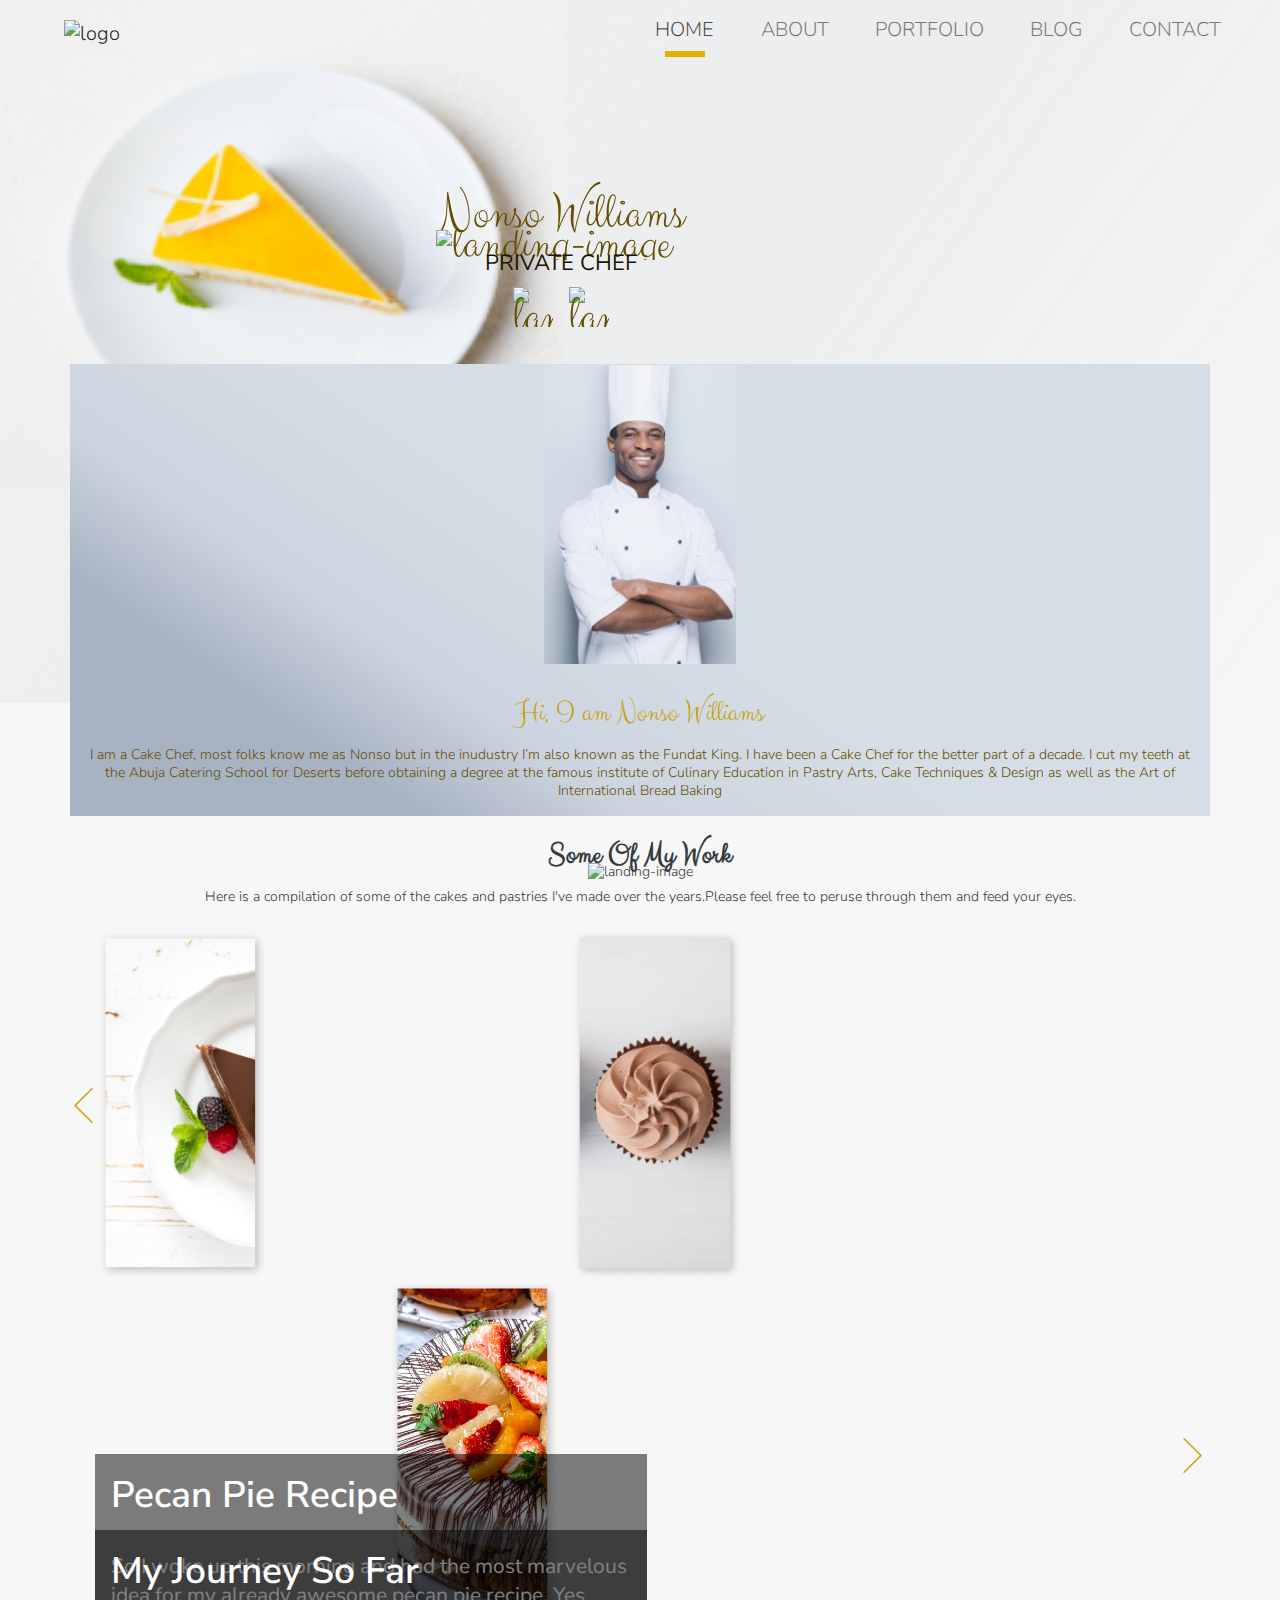
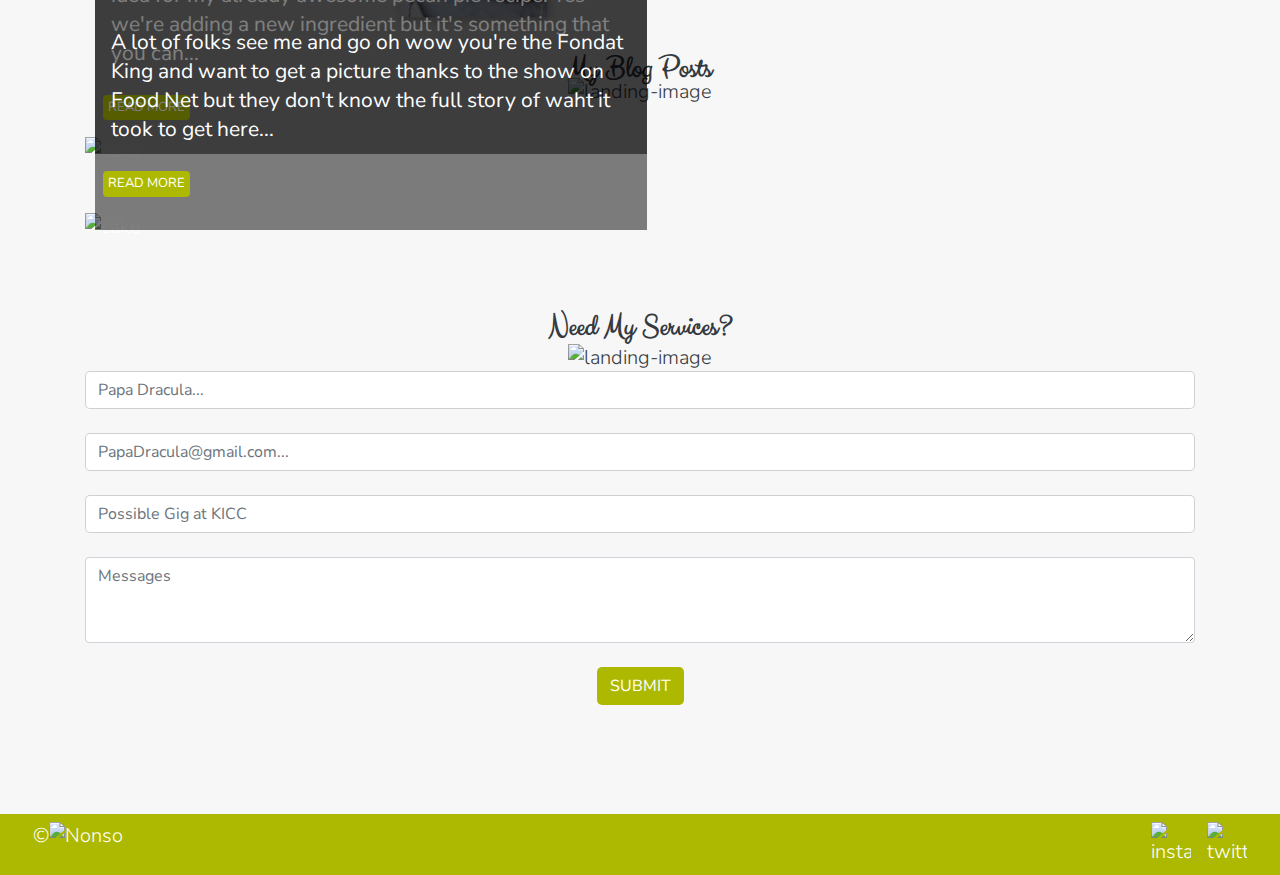
==== index.html @ ed756c39 "done mobile version homepage" ====
<!DOCTYPE html>
<html lang="en">
<head>
    <meta charset="UTF-8">
    <meta name="viewport" content="width=device-width, initial-scale=1.0">
    <title>Home Bakery</title>
    <!-- Bootstrap CSS -->
    <link rel="stylesheet" href="https://stackpath.bootstrapcdn.com/bootstrap/4.3.1/css/bootstrap.min.css" integrity="sha384-ggOyR0iXCbMQv3Xipma34MD+dH/1fQ784/j6cY/iJTQUOhcWr7x9JvoRxT2MZw1T" crossorigin="anonymous">
    <!-- Page css -->
    <link rel="stylesheet" href="./css/blog.css">
    <link rel="stylesheet" href="./css/home.css">
</head>
<body>
    <!-- Header -->
    <header>
        <div class="container-fluid">
            <nav class="navbar navbar-expand-md navbar-light bg-light nav-bg">
                <a href="#" class="navbar-brand pl-lg-5">
                    <img src="./images/NW.png" alt="logo" class="img-fluid">
                </a>
                <button class="navbar-toggler" type="button" data-toggle="collapse" data-target="#collapsibleNavbar"
                aria-controls="collapsibleNavbar"
                aria-expanded="false"
                aria-label="Toggle Navigation">
                <!-- <img src="./img/signup/hamburger-menu-38.png" alt="hamburger-menu" class="img-fluid">    -->
                <span class="navbar-toggler-icon"></span>
            </button>

            <div class="collapse navbar-collapse" id="collapsibleNavbar">
                <ul class="navbar-nav text-center" id="growth">
                    <li class="nav-item pr-2 normal">
                        <a class="nav-link nav-active" href="#">Home</a>
                        <div class="active-line"></div>
                        </li>
                        <li class="nav-item pr-2 normal">
                        <a class="nav-link" href="#">About</a>
                        </li>
                        <li class="nav-item pr-2 normal">
                        <a class="nav-link" href="#">Portfolio</a>
                        </li>
                        <li class="nav-item pr-2 normal">
                        <a class="nav-link" href="blog.html">Blog</a>
                        </li>
                        <li class="nav-item normal pr-lg-4">
                        <a class="nav-link" href="#">Contact</a>
                        </li>
                </ul>
            </div>
            </nav>
        </div>
    </header>

    <!-- Landing-image -->
    <section>
        <div class="landing">
            <img src="./images/home-background-mobile.png" alt="landing-image" class="img-fluid landing-image">
            <div class="landing-inner">
                <div class="row logo col-12 justify-content-center">
                    Nonso Williams
                </div>
                <div class="row col-12 justify-content-center">
                    <img src="./images/decorator.png" alt="landing-image" class="img-fluid landing-decorator"></div>
                <div class="row blog  col-12 justify-content-center">private chef</div>
                <div class="row col-12 justify-content-center">
                <img src="./images/instagram.png" alt="landing-image" class="img-fluid landing-icon mr-3">
                <img src="./images/twitter.png" alt="landing-image" class="img-fluid landing-icon">
                </div>
            </div>
        </div>
    </section>

    <!-- Introduction -->
    <section>
        <div class="container intro">
            <div class="chef row justify-content-center mb-3">
                <img src="./images/chef-smaller-screens.png" alt="chef" class="img-fluid">
            </div>
            <div class="chef-about text-center">
                <span class="chef-heading mb-2">Hi, I am Nonso Williams</span>
                <div class="pb-3">I am a Cake Chef, most folks know me as Nonso but in the inudustry I’m also known as the Fundat King. I have been a Cake Chef for the better part of a decade. I cut my teeth at the Abuja Catering School for Deserts before obtaining a degree at the famous institute of Culinary Education in Pastry Arts, Cake Techniques & Design as well as the Art of International Bread Baking</div>
            </div>
        </div>
    </section>

    <!-- Work -->
    <section>
        <div class="container work text-dark">
            <div class="pt-4 text-center">
                <div class="work-header font-weight-bold">some of my work</div>
                <img src="./images/decorator.png" alt="landing-image" class="img-fluid landing-decorator">
            </div>
            <div class="text-center">
                Here is a compilation of some of the cakes and pastries I've made over the years.Please feel free to peruse through them and feed your eyes.
            </div>
            <div class="work-display mt-4 row">
                <div class="my-auto ml-1 mr-1">
                    <img src="./images/chevron-left.png" alt="work" class="img-fluid icon-left">
                </div>
                <div class="col-5 image">
                    <img src="./images/work-1.png" alt="work" class="img-fluid work-1">
                </div>
                <div class="col-5 image">
                    <img src="./images/work-2.png" alt="work" class="img-fluid work-1">
                </div>
                <div class="col-5 mx-auto image">
                    <img src="./images/work-3.png" alt="work" class="img-fluid work-1">
                </div>
                <div class="my-auto mr-2">
                    <img src="./images/chevron-right.png" alt="work" class="img-fluid icon-left">
                </div>
            </div>
        </div>
    </section>

    <!-- Blog -->
    <section>
        <div class="container homepage-blog text-dark">
            <div class="pt-4 text-center">
                <div class="work-header font-weight-bold">my blog posts</div>
                <img src="./images/decorator.png" alt="landing-image" class="img-fluid landing-decorator">
            </div>
            <div class="recipes mt-4 text-white">
                <div class="row">
                    <div class="recipe-1 col-md-8 mb-5" id="pecan-container">
                        <img src="./images/cake.png" alt="cake" class="img-fluid bg-image">
                        <div class="image-inner">
                            <div class="heading p-2 p-xl-3" id="heading">Pecan Pie Recipe</div>
                            <div class="content pl-2 p-xl-3" id="pecan">So I woke up this morning and had the most marvelous idea for my already awesome pecan pie recipe. Yes we're adding a new ingredient but it's something that you can...</div>
                            <div class="content-under pl-2 pt-2"><button class="read-pecan btn text-white">Read more</button></div>
                        </div>
                    </div>
                    <div class="recipe-1 col-md-8 mb-5" id="journey-container">
                        <img src="./images/journey.png" alt="cake" class="img-fluid bg-image">
                        <div class="image-inner" id="image-inner">
                            <div class="heading p-2 p-xl-3" id="heading">My Journey So Far</div>
                            <div class="content pl-2 p-xl-3" id="journey">A lot of folks see me and go oh wow you're the Fondat King and want to get a picture thanks to the show on Food Net but they don't know the full story of waht it took to get here...</div>
                            <div class="content-under pl-2 pt-2"><button class="read-journey btn text-white">Read more</span></div>
                        </div>
                    </div>
                </div>
            </div>
        </div>
    </section>

    <!-- Contact Us -->
    <section>
        <div class="container contact text-dark mb-4">
            <div class="pt-4 text-center">
                <div class="work-header font-weight-bold">need my services?</div>
                <img src="./images/decorator.png" alt="landing-image" class="img-fluid landing-decorator">
            </div>
            <div class="form">
                <form>
                    <div class="form-group mb-4">
                      <input type="text" class="form-control" id="exampleInputPassword1" placeholder="Papa Dracula...">
                    </div>
                    <div class="form-group mb-4">
                        <input type="email" class="form-control" id="exampleInputEmail1" aria-describedby="emailHelp" placeholder="PapaDracula@gmail.com...">
                    </div>
                    <div class="form-group mb-4">
                        <input type="text" class="form-control" id="exampleInputPassword1" placeholder="Possible Gig at KICC">
                    </div>
                    <div class="form-group mb-4">
                        <textarea class="form-control" id="exampleFormControlTextarea1" placeholder="Messages" rows="3"></textarea>
                    </div>
                    <div class="row justify-content-center">
                        <button type="submit" class="btn text-white">Submit</button>
                    </div>
                  </form>
            </div>
        </div>
    </section>

    <!-- Footer -->
    <footer>
        <div class="container-fluid">
        <div class="row">
        <div class="footer-logo col-12 col-sm-6 d-flex justify-content-center mt-3 mt-md-2 mb-3 mb-md-1 pl-md-5">
            &copy;
            <img src="./images/Nonso Williams.png" alt="Nonso" class="img-fluid Nonso">
        </div>
        <div class="footer-logo-2 col-12 col-sm-6 d-flex justify-content-center mt-sm-4 mt-md-2 mb-3 mb-md-1 pr-md-5">
            <img src="./images/instagram-footer.png" alt="instagram" class="img-fluid landing-icon mr-3">
            <img src="./images/twitter-footer.png" alt="twitter" class="img-fluid landing-icon">
        </div>
        </div>
        </div>
    </footer>


<!-- Script start -->
<script src="https://code.jquery.com/jquery-3.3.1.slim.min.js" integrity="sha384-q8i/X+965DzO0rT7abK41JStQIAqVgRVzpbzo5smXKp4YfRvH+8abtTE1Pi6jizo" crossorigin="anonymous"></script>
<script src="https://cdnjs.cloudflare.com/ajax/libs/popper.js/1.14.7/umd/popper.min.js" integrity="sha384-UO2eT0CpHqdSJQ6hJty5KVphtPhzWj9WO1clHTMGa3JDZwrnQq4sF86dIHNDz0W1" crossorigin="anonymous"></script>
<script src="https://stackpath.bootstrapcdn.com/bootstrap/4.3.1/js/bootstrap.min.js" integrity="sha384-JjSmVgyd0p3pXB1rRibZUAYoIIy6OrQ6VrjIEaFf/nJGzIxFDsf4x0xIM+B07jRM" crossorigin="anonymous"></script>
<script src="./js/blog.js"></script>
<!-- Script end -->
</body>
</html>
---- css/blog.css ----
@import url('https://fonts.googleapis.com/css2?family=Nunito+Sans&display=swap');

:root {
    --primary-background-color: #FFFFFF;
    --secondary-background-color: #000000;
    --alternative-background-color: #ADB901;
    --nav-link-background-color: #E6B001;
}

html,body {
    overflow-x: hidden;
}

body {
    font-family: 'Nunito Sans', sans-serif;
    font-style: normal;
    font-weight: 300;
    font-size: 20px;
    line-height: 27px;
    background: #F7F7F7;
    color: var(--primary-background-color);
}

.container-fluid {
    padding: 0;
}

ul {
    list-style: none;
    padding-left: 0;
}

/* Header */
.nav-link {
    text-transform: uppercase;
}

.nav-active {
    color: var(--nav-link-background-color) !important;
}

/* Landing Image */
.landing-image {
    position: absolute;
    top: 0;
    left: 0;
    width: 100%;
    z-index: -1;
    height: 400px;
}

.landing-inner {
    top: 150px;
    left: 55%;
    transform: translateX(-45%);
    position: absolute;
    z-index: -1;
}

.landing-logo {
    width: 250px;
}

.landing-decorator {
    width: 150px;
}

.landing-icon {
    width: 30px;
    height: 30px;
}

.blog {
    margin-top: -10px;
    margin-bottom: 10px;
    color: var(--secondary-background-color);
}

/* Recipes */
.recipes {
    margin-top: 325px;
}

.recipe-1 {
    position: relative;
}

.image-inner {
    position: absolute;
    bottom: 10px;
    left: 25px;
    width: 275px;
    height: 175px;
    background: rgba(0, 0, 0, 0.5);
    font-weight: normal;
    font-size: 14px;
    line-height: 22px;
}

.image-inner .heading {
    font-weight: 600;
    font-size: 22px;
    line-height: 20px;
}

.image-inner span {
    font-weight: bold;
    color: var(--alternative-background-color);
}

.seperator {
    width: 100%;
    border: 3px solid var(--nav-link-background-color);
}

.hide-inner-image {
    height: 95px;
}

.hidden-content-pecan,
.hidden-content-journey,
.hidden-content-italian,
.hidden-content-lemon
 {
    display: none;
}

.show-content {
    display: block;
}

.hide-inner-content {
    display: none;
}

.back {
    font-size: 14px !important;
    width: 60px !important;
    height: 30px !important;
    padding: 0;
}

.read-more {
    font-weight: normal;
    font-size: 14px;
    line-height: 22px;
}

.dot {
    display: inline-block;
    border-radius: 50%;
    width: 11px;
    height: 11px;
    background: #ADB901;
}

.read-pecan,
.read-journey,
.read-italian,
.read-lemon {
    cursor: pointer;
}

/* Recent Posts */
.recent-posts {
    color: var(--secondary-background-color);
    background: rgba(173, 185, 1, 0.1);
}

.recent-posts .heading {
    text-align: center;
}

.recent-posts .content {
    line-height: 24px;
    font-size: 16px;
    text-align: center;
}

.recent-image {
    width: 130px;
}

.boxes,
.back {
    width: 70px;
    height: 35px;
    border: 1.5px solid #4B420B;
    box-sizing: border-box;
    border-radius: 5px;
    line-height: 24px;
    font-size: 16px;
}

/* Page Navigator */
.page-navigator {
    color: var(--alternative-background-color);
}

.box {
    width: 30px;
    height: 30px;
    border: 1px solid #E6B001;
    box-sizing: border-box;
}

/* Footer */
footer {
    background: var(--alternative-background-color);
}

.Nonso {
    height: 49px;
}

@media all and (max-width: 320px) {
    .image-inner {
        width: 272px;
        height: 155px;
        line-height: 18px;
    }

    .image-inner .heading {
        font-size: 18px;
        line-height: 32px;
    }
}

@media all and (min-width: 576px) {
    .recent-posts .content,
    .recent-posts .boxes {
        font-weight: 300;
        font-size: 20px;
        line-height: 27px;
    }

    .recent-posts .boxes{
        width: 85px;
    }
}

@media all and (min-width: 768px) {
    /* Header */
    .collapse {
        margin-left: 130px;
    }

    .nav-active {
        color: rgba(0,0,0,.7) !important;
    }

    .nav-bg {
        background-color: transparent !important;
    }

    .active-line {
        position: relative;
        left: 50%;
        transform: translateX(-50%);
        width: 39.99px;
        border: 3px solid #E6B001;
    }

    #growth {
        width: 100%;
        display: flex;
        justify-content: flex-end ;
    }

    .normal {
        flex-grow: 1;
    }

    /* Landing Image */    
    .landing-inner {
        top: 270px;
        left: 45%;
        transform: translateX(-55%);
        position: absolute;
        z-index: -1;
    }
    .landing-image {
        height: 703px;
    }

    .landing-logo {
        width: 450px;
    }
    
    .landing-decorator {
        width: 250px;
    }
    
    .landing-icon {
        width: 40px;
        height: 40px;
    }

    .blog {
        font-size: 30px;
        line-height: 42px;
    }

    /* Recipes */
    .recipes {
        margin-top: 625px;
    }

    .move-recipes {
        position: absolute;
        right: 0;
        width: 274px;
        padding: 0 !important;
        top: 571px;
    }

    .move-recipes-1 {
        position: absolute;
        right: 0;
        width: 274px;
        padding: 0 !important;
        top: 827px;
    }

    .move-recipes-2 {
        position: absolute;
        right: 0;
        width: 274px;
        padding: 0 !important;
        top: 1083px;
    }

    .move-bg-image {
        height: 224px;
        width: 274px;
    }

    .move-image-inner {
        width: 225px;
        height: 128px;
        font-size: 12px;
        line-height: 14px;
        left: 10px;
        bottom: 7px;
    }

    .move-image-header {
        font-size: 16px !important;
        line-height: 16px !important;
    }

    /* Recent Posts */
    .larger-screens {
        position: relative;
    }
    .recent-posts {
        position: absolute; 
        top: 0;
        right: 0;
        width: 274px;
    }


    .recent-posts .heading,
    .recent-posts .content {
        text-align: left;
        padding-left: 20px;
    }

    .underline {
        justify-content: start !important;
    }

    /* Navigator */
    .hide-navigator{
        display: none;
    }

    /* Footer */
    footer {
       margin-top: 109px;
    }

    .move-footer {
        margin-top: 485px;
    }

    .footer-logo {
        justify-content: start !important;
    }

    .footer-logo-2 {
        float: right;
        justify-content: flex-end !important;
    }
}

@media all and (min-width: 992px) {
    .collapse {
        margin-left: 230px;
    }

    .larger-screens {
        position: relative;
    }

    /* Recipes */
    .move-recipes {
        position: absolute;
        right: 40px;
        width: 274px;
        padding: 0 !important;
        top: 571px;
    }

    .move-recipes-1 {
        position: absolute;
        right: 40px;
        width: 274px;
        padding: 0 !important;
        top: 827px;
    }

    .move-recipes-2 {
        position: absolute;
        right: 40px;
        width: 274px;
        padding: 0 !important;
        top: 1083px;
    }

    .move-bg-image {
        height: 224px;
        width: 274px;
    }

    .move-image-inner {
        width: 225px;
        height: 128px;
        font-size: 12px;
        line-height: 14px;
        left: 10px;
        bottom: 7px;
    }

    .move-image-header {
        font-size: 16px !important;
        line-height: 16px !important;
    }

    /* Recent Posts */
    .recent-posts {
        position: absolute;
        top: 0;
        right: 40px;
        width: 274px;
    }

     /* Navigator */
     .hide-navigator{
        display: none;
    }

    /* Footer */
    .move-footer {
        margin-top: 485px;
    }
}

@media all and (min-width: 1200px) {
    .collapse {
        margin-left: 500px;
    }
    /* Recipes */
    .recipe-1 .heading {
        font-weight: 600;
        font-size: 37px;
        line-height: 50px;
    }

    .recipe-1 .content,
    .recipe-1 .content-under {
        font-weight: normal;
        font-size: 21px;
        line-height: 29px;
    }

    .hide-inner-image {
        height: 135px !important;
    }

    .read-more {
        font-weight: normal;
        font-size: 21px;
        line-height: 29px;
    }

    .image-inner {
        width: 552px;
        height: 300px;
    }
    
    .move-recipes {
        position: absolute;
        right: 72px;
        width: 274px;
        padding: 0 !important;
        top: 571px;
    }

    .move-recipes-1 {
        position: absolute;
        right: 72px;
        width: 274px;
        padding: 0 !important;
        top: 827px;
    }

    .move-recipes-2 {
        position: absolute;
        right: 72px;
        width: 274px;
        padding: 0 !important;
        top: 1083px;
    }

    .move-bg-image {
        height: 224px;
        width: 274px;
    }

    .move-image-inner {
        width: 225px;
        height: 128px;
        left: 10px;
        bottom: 7px;
    }

    .move-image-header {
        padding: .5rem !important;
        font-size: 16px !important;
        line-height: 16px !important;
    }

    .move-image-content {
        padding: 0 0 0 .5rem !important;
        font-size: 12px !important;
        line-height: 14px !important;
    }

    .move-content-under {
        padding: .5rem !important;
        font-size: 12px !important;
        line-height: 14px !important;
    }

    .back {
        font-size: 18px !important;
        width: 90px !important;
        height: 40px !important;
        padding: 0;
    }

    .recent-posts {
        right: 72px;
    }
}
---- css/home.css ----
@import url('https://fonts.googleapis.com/css2?family=Clicker+Script&family=Nunito+Sans&display=swap');

:root {
    --landing-font-color: #664E00;
    --primary-font-color: #191400;
    --alternative-font-color: #CC9D01;
    --alternative-background-color: #ADB901;
}

/* Landing Image */
.landing-inner {
    font-family: 'Clicker Script', cursive;
    font-style: normal;
    font-weight: normal;
    font-size: 50px;
    line-height: 30px;
    color: var(--landing-font-color);
    transform: translateX(-50%);
    top: 200px;
}

.logo {
    width: 310px;
}

.blog {
    font-family: 'Nunito Sans', sans-serif;
    text-transform: uppercase;
    font-size: 22px;
    line-height: 27px;
    color: var(--primary-font-color);
}

/* Introduction */
.intro {
    margin-top: 299px;
    background: linear-gradient(34.34deg, #A7B2C3 19.51%,
     #CCD5DF 31.73%, #D5DEE6 50.37%, #D5DEE6 64.83%);
}

.chef img{
    height: 300px;
}

.chef-heading {
    font-family: 'Clicker Script', cursive;
    font-weight: normal;
    font-size: 30px;
    line-height: 66px;
    color: var(--alternative-font-color);
}

.chef-about {
    font-size: 14px;
    line-height: 18px;
    color: var(--landing-font-color);
}

/* Work */
.work {
    font-size: 14px;
    line-height: 18px;
}

.work-display .image {
    padding-left: 0 !important;
    padding-right: 0 !important;
}

.work-header {
    text-transform: capitalize;
    font-family: 'Clicker Script', cursive;
    font-size: 30px;
    line-height: 30px;
}

.work .landing-decorator,
.homepage-blog .landing-decorator {
    margin-top: -15px;
}

.icon-left {
    height: 35px;
}

.work-1 {
    height: 350px;
}

/* Blog */
.read-pecan,
.read-journey {
    background: var(--alternative-background-color);
    padding: 2px 4px;
    text-transform: uppercase;
    font-size: 13px;
}

.image-inner {
    line-height: 20px;
}

/* Form */
.form-group input {
    background: #FFFFFF;
    border: 1px solid rgba(25, 20, 0, 0.2);
    box-sizing: border-box;
    border-radius: 5px;
}

form .btn {
    background: var(--alternative-background-color);
    border-radius: 5px;
    text-transform: uppercase;
}

@media all and (max-width: 320px) {
    .image-inner .heading {
        line-height: 20px;
    }

    .image-inner {
        line-height: 16px;
    }
}

@media all and (max-width: 414px) {
    .landing-image {
        height: 430px;
    }
    .intro {
        margin-top: 329px;
    }
}
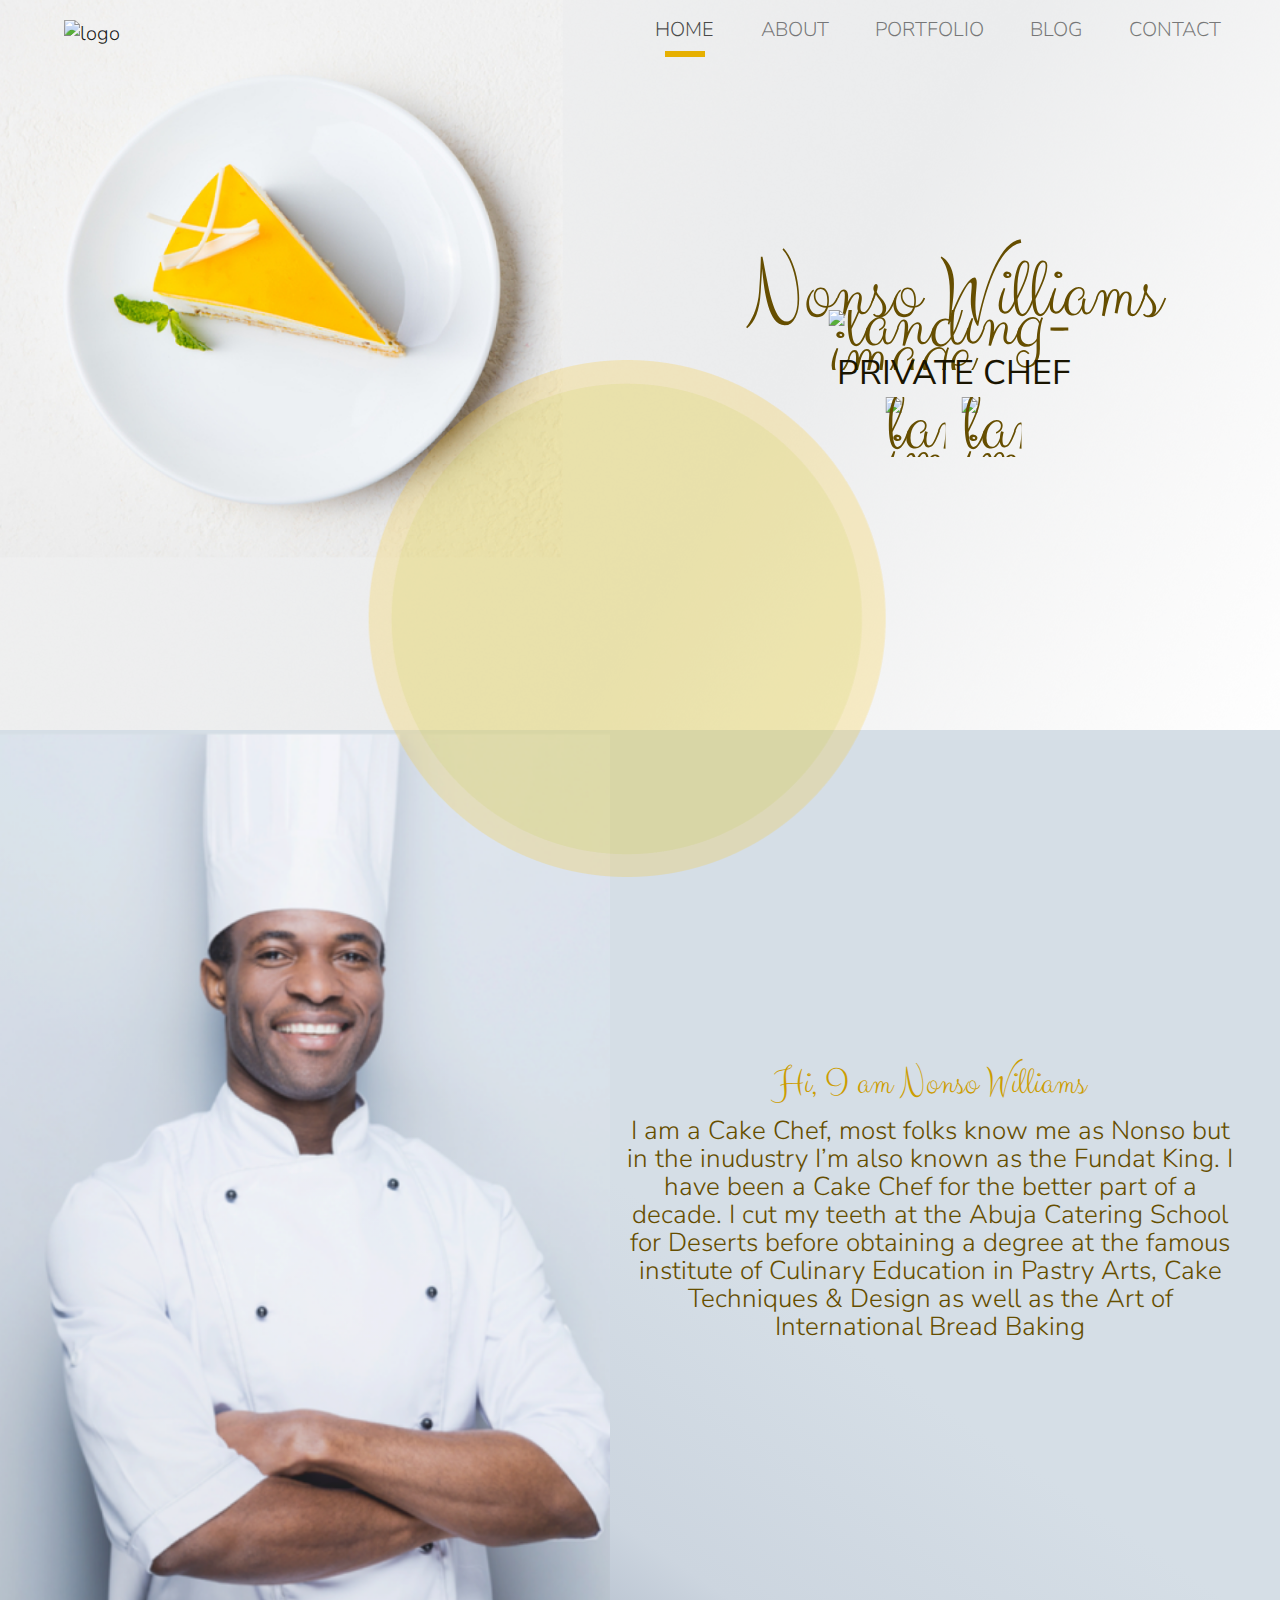
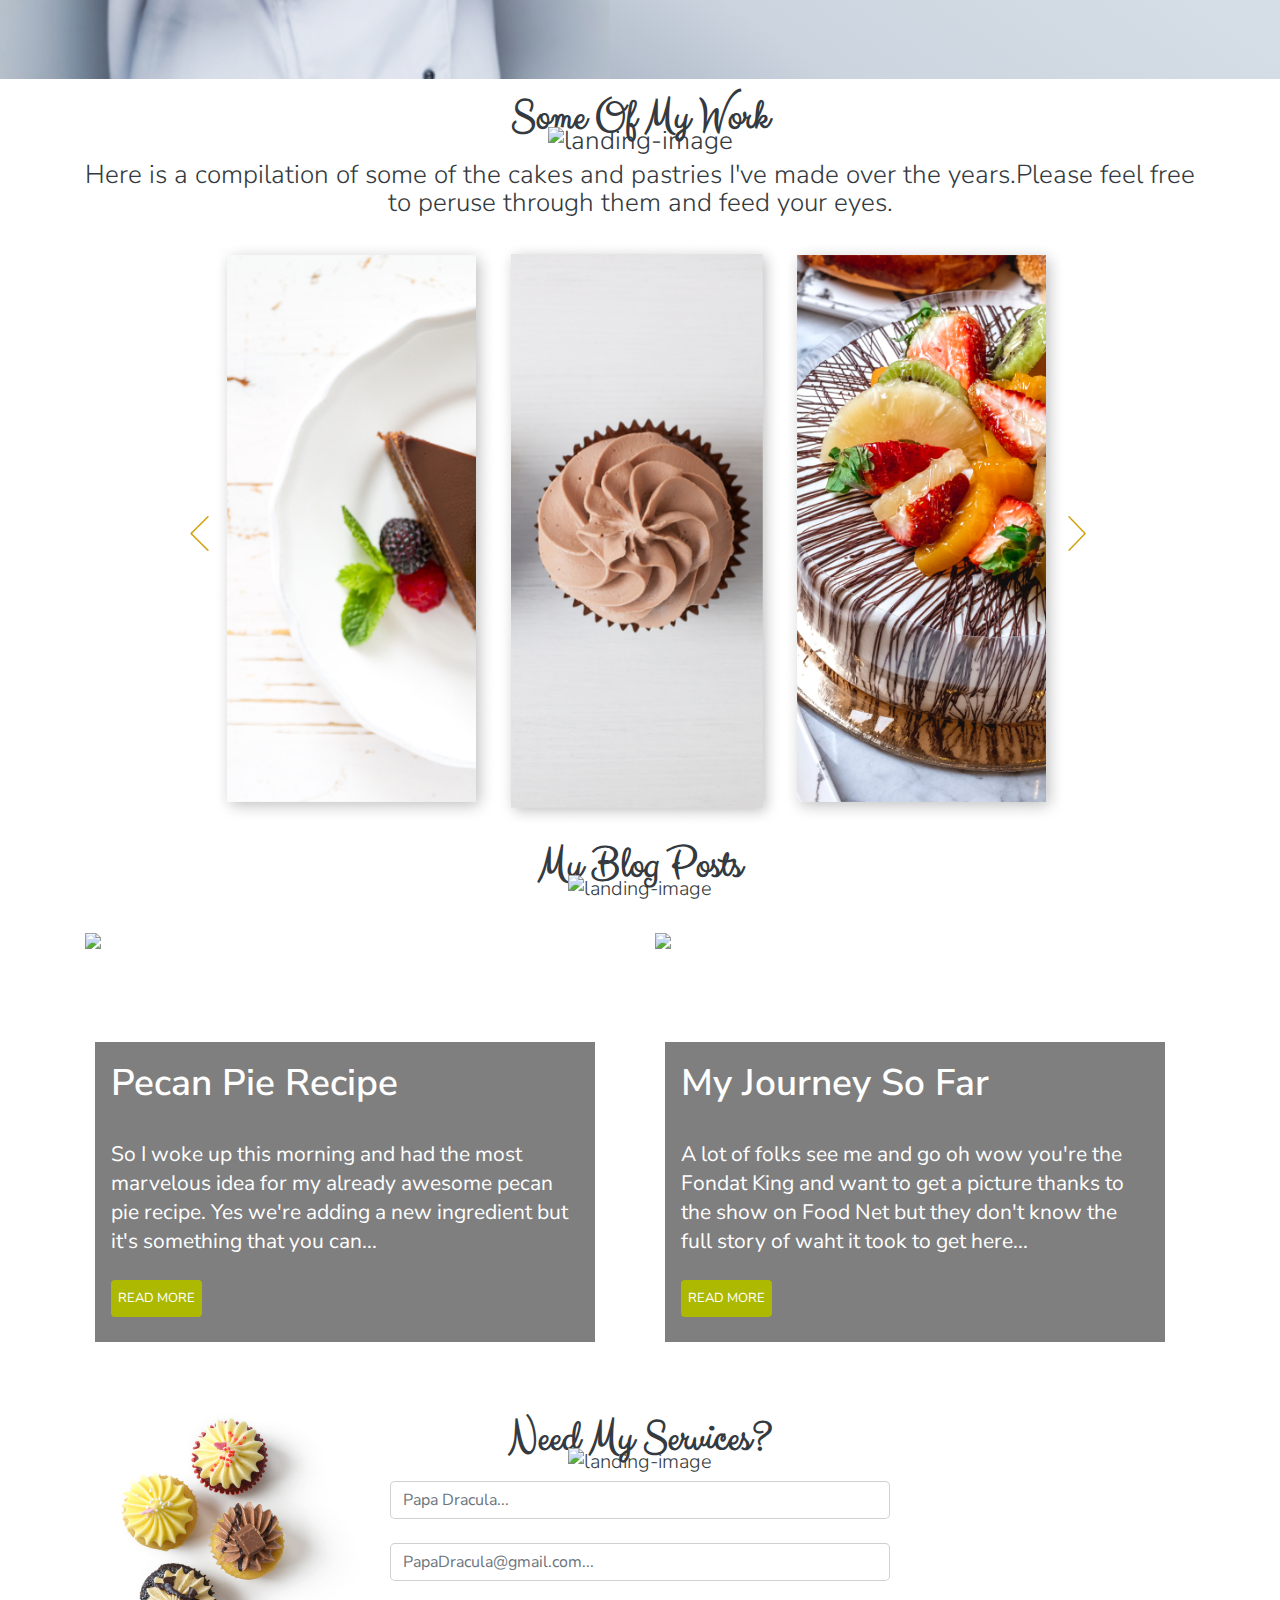
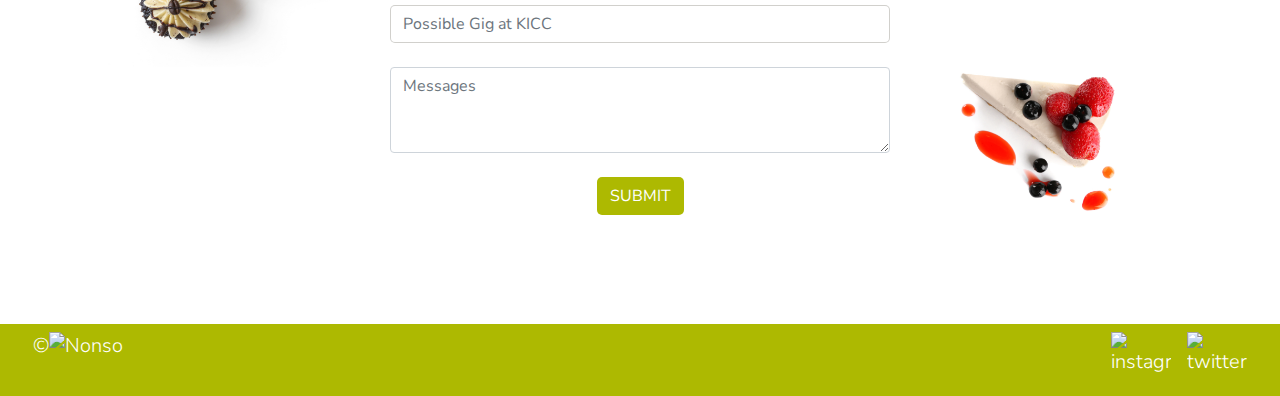
==== commit 5a3a91e8: "Done with responsiveness on larger screens" ====
--- a/index.html
+++ b/index.html
@@ -53,7 +53,8 @@
     <!-- Landing-image -->
     <section>
         <div class="landing">
-            <img src="./images/home-background-mobile.png" alt="landing-image" class="img-fluid landing-image">
+            <img src="./images/home-background-mobile.png" alt="landing-image" class="img-fluid landing-image smaller">
+            <img src="./images/home-background.png" alt="landing-image" class="img-fluid landing-image larger">
             <div class="landing-inner">
                 <div class="row logo col-12 justify-content-center">
                     Nonso Williams
@@ -66,19 +67,26 @@
                 <img src="./images/twitter.png" alt="landing-image" class="img-fluid landing-icon">
                 </div>
             </div>
+            <div class="">
+                <img src="./images/eclipse.png" alt="eclipse" class="img-fluid eclipse">
+            </div>
         </div>
     </section>
 
     <!-- Introduction -->
     <section>
         <div class="container intro">
-            <div class="chef row justify-content-center mb-3">
-                <img src="./images/chef-smaller-screens.png" alt="chef" class="img-fluid">
-            </div>
-            <div class="chef-about text-center">
+            <div class="row">
+            <div class="chef row col-12 col-md-6 justify-content-center mb-3">
+                <div class="chef-image">
+                    <img src="./images/chef-smaller-screens.png" alt="chef" class="img-fluid">
+                </div>
+            </div>
+            <div class="chef-about col-md-6 my-auto text-center">
                 <span class="chef-heading mb-2">Hi, I am Nonso Williams</span>
                 <div class="pb-3">I am a Cake Chef, most folks know me as Nonso but in the inudustry I’m also known as the Fundat King. I have been a Cake Chef for the better part of a decade. I cut my teeth at the Abuja Catering School for Deserts before obtaining a degree at the famous institute of Culinary Education in Pastry Arts, Cake Techniques & Design as well as the Art of International Bread Baking</div>
             </div>
+        </div>
         </div>
     </section>
 
@@ -92,17 +100,17 @@
             <div class="text-center">
                 Here is a compilation of some of the cakes and pastries I've made over the years.Please feel free to peruse through them and feed your eyes.
             </div>
-            <div class="work-display mt-4 row">
+            <div class="work-display mt-4 row justify-content-center">
                 <div class="my-auto ml-1 mr-1">
                     <img src="./images/chevron-left.png" alt="work" class="img-fluid icon-left">
                 </div>
-                <div class="col-5 image">
+                <div class="col-5 col-sm-3 image">
                     <img src="./images/work-1.png" alt="work" class="img-fluid work-1">
                 </div>
-                <div class="col-5 image">
+                <div class="col-5 col-sm-3 image">
                     <img src="./images/work-2.png" alt="work" class="img-fluid work-1">
                 </div>
-                <div class="col-5 mx-auto image">
+                <div class="col-5 col-sm-3 image">
                     <img src="./images/work-3.png" alt="work" class="img-fluid work-1">
                 </div>
                 <div class="my-auto mr-2">
@@ -121,20 +129,21 @@
             </div>
             <div class="recipes mt-4 text-white">
                 <div class="row">
-                    <div class="recipe-1 col-md-8 mb-5" id="pecan-container">
+                    <div class="recipe-1 col-md-6 mb-5" id="pecan-container">
                         <img src="./images/cake.png" alt="cake" class="img-fluid bg-image">
                         <div class="image-inner">
                             <div class="heading p-2 p-xl-3" id="heading">Pecan Pie Recipe</div>
                             <div class="content pl-2 p-xl-3" id="pecan">So I woke up this morning and had the most marvelous idea for my already awesome pecan pie recipe. Yes we're adding a new ingredient but it's something that you can...</div>
-                            <div class="content-under pl-2 pt-2"><button class="read-pecan btn text-white">Read more</button></div>
+                            <div class="content-under pl-2 pl-xl-3 pt-2"><button class="read-pecan btn">
+                               <a href="blog.html">Read more</a></button></div>
                         </div>
                     </div>
-                    <div class="recipe-1 col-md-8 mb-5" id="journey-container">
+                    <div class="recipe-1 col-md-6 mb-5" id="journey-container">
                         <img src="./images/journey.png" alt="cake" class="img-fluid bg-image">
                         <div class="image-inner" id="image-inner">
                             <div class="heading p-2 p-xl-3" id="heading">My Journey So Far</div>
                             <div class="content pl-2 p-xl-3" id="journey">A lot of folks see me and go oh wow you're the Fondat King and want to get a picture thanks to the show on Food Net but they don't know the full story of waht it took to get here...</div>
-                            <div class="content-under pl-2 pt-2"><button class="read-journey btn text-white">Read more</span></div>
+                            <div class="content-under pl-2 pl-xl-3 pt-2"><button class="read-journey btn"><a href="blog.html">Read more</a></span></div>
                         </div>
                     </div>
                 </div>
@@ -144,6 +153,10 @@
 
     <!-- Contact Us -->
     <section>
+        <div class="section-contact container">
+        <div class="cupcakes">
+            <img src="./images/contact-cake.png" alt="contact-cupcakes" class="img-fluid">
+        </div>
         <div class="container contact text-dark mb-4">
             <div class="pt-4 text-center">
                 <div class="work-header font-weight-bold">need my services?</div>
@@ -151,16 +164,16 @@
             </div>
             <div class="form">
                 <form>
-                    <div class="form-group mb-4">
+                    <div class="form-group row justify-content-center mb-4">
                       <input type="text" class="form-control" id="exampleInputPassword1" placeholder="Papa Dracula...">
                     </div>
-                    <div class="form-group mb-4">
+                    <div class="form-group row justify-content-center mb-4">
                         <input type="email" class="form-control" id="exampleInputEmail1" aria-describedby="emailHelp" placeholder="PapaDracula@gmail.com...">
                     </div>
-                    <div class="form-group mb-4">
+                    <div class="form-group row justify-content-center mb-4">
                         <input type="text" class="form-control" id="exampleInputPassword1" placeholder="Possible Gig at KICC">
                     </div>
-                    <div class="form-group mb-4">
+                    <div class="form-group row justify-content-center mb-4">
                         <textarea class="form-control" id="exampleFormControlTextarea1" placeholder="Messages" rows="3"></textarea>
                     </div>
                     <div class="row justify-content-center">
@@ -168,6 +181,10 @@
                     </div>
                   </form>
             </div>
+        </div>
+        <div class="cake">
+            <img src="./images/contact-cupcakes.png" alt="contact-cupcakes" class="img-fluid">
+        </div>
         </div>
     </section>
 
--- a/css/blog.css
+++ b/css/blog.css
@@ -17,7 +17,7 @@
     font-weight: 300;
     font-size: 20px;
     line-height: 27px;
-    background: #F7F7F7;
+    background: #FFFFFF;
     color: var(--primary-background-color);
 }
 
--- a/css/home.css
+++ b/css/home.css
@@ -5,6 +5,11 @@
     --primary-font-color: #191400;
     --alternative-font-color: #CC9D01;
     --alternative-background-color: #ADB901;
+}
+
+a {
+    text-decoration: none;
+    color: #FFFFFF;
 }
 
 /* Landing Image */
@@ -75,7 +80,8 @@
 }
 
 .work .landing-decorator,
-.homepage-blog .landing-decorator {
+.homepage-blog .landing-decorator,
+.contact .landing-decorator {
     margin-top: -15px;
 }
 
@@ -131,4 +137,338 @@
     .intro {
         margin-top: 329px;
     }
+}
+
+@media all and (max-width: 767px){
+    .eclipse {
+        display: none;
+    }
+
+    .intro {
+        max-width: 100%;
+    }
+
+    .chef-image {
+        width: auto;
+    }
+
+    .chef-image img {
+        width: auto;
+    }
+
+    .cupcakes,
+    .cake {
+        display: none;
+    }
+}
+
+@media all and (min-width: 768px) {
+    /* Landing Image */
+    .smaller {
+        display: none;
+    }
+
+    .landing-image {
+        height: auto;
+    }
+
+    .landing-inner {
+        font-size: 69px;
+        line-height: 30px;
+        left: 68%;
+        transform: translateX(-35%);
+        top: 190px;
+    }
+
+    .logo {
+        width: 400px;
+    }
+
+    .eclipse {
+        width: 290px;
+        position: absolute;
+        z-index: 1;
+        top: 260px;
+        left: 45%;
+        transform: translateX(-55%);
+    }
+
+    /* Introduction */
+    .intro {
+        margin-top: 387px;
+        max-width: 100%;
+    }
+
+    .chef{
+        justify-content: flex-start !important;
+        margin-bottom: 0 !important;
+    }
+
+    .chef-heading {
+        font-size: 35px;
+    }
+
+    .chef-about,
+    .work {
+        font-size: 18px;
+        line-height: 22px;
+    }
+
+    .chef-image {
+        width: 100%;
+    }
+
+    .chef-image img {
+        width: 100%;
+        height: auto;
+    }
+
+    /* Work */
+    .work-header{
+        font-size: 37px;
+    }
+    .work .landing-decorator,
+    .homepage-blog .landing-decorator,
+    .contact .landing-decorator {
+        width: 200px;
+    }
+
+    .work-1 {
+        height: auto;
+    }
+
+    /* Contact */
+    .section-contact {
+        position: relative;
+    }
+
+    .contact input,
+    .contact textarea{
+        max-width: 500px;
+    }
+
+    .cupcakes {
+        position: absolute;
+        z-index: -1;
+        left: 0;
+    }
+
+    .cupcakes img{
+        width: 400px;
+    }
+
+    .cake {
+        position: absolute;
+        right: 0;
+        top: 50%;
+        z-index: -1;
+    }
+
+    .cake img {
+        width: 310px;
+    }
+}
+
+@media all and (min-width: 992px) {
+    /* Landing Image */
+    .eclipse {
+        width: 380px;
+        top: 320px;
+        left: 47%;
+    }
+
+    .landing-inner {
+        left: 72%;
+        top: 230px;
+    }
+
+    /* Introduction */
+    .intro {
+        margin-top: 517px;
+    }
+
+    .cake {
+        top: 39%;
+    }
+}
+
+@media all and (min-width: 1200px) {
+    /* Landing Image */
+    .eclipse {
+        width: auto;
+        top: 360px;
+        left: 51%;
+    }
+
+    .landing-inner {
+        font-size: 85px;
+        left: 69%;
+        top: 280px;
+    }
+
+    .logo {
+        width: 600px;
+    }
+
+    .blog {
+        font-size: 34px;
+    }
+
+    .landing-icon {
+        width: 60px;
+        height: 60px;
+    }
+
+    /* Introduction */
+    .intro {
+        margin-top: 665px;
+    }
+
+    .chef-heading {
+        font-size: 38px; 
+    }
+
+    .chef-about,
+    .work {
+        font-size: 26px;
+        line-height: 28px;
+    }
+
+     /* Work */
+     .work-header{
+        font-size: 43px;
+    }
+
+    .work .landing-decorator,
+    .homepage-blog .landing-decorator,
+    .contact .landing-decorator {
+        width: 250px;
+    }
+
+    /* Blog */
+    .image-inner {
+        width: 500px;
+    }
+
+    .recipe-1 {
+        height: 420px;
+    }
+
+    .recipe-1 img {
+        height: inherit;
+    }
+
+    .read-pecan,
+    .read-journey {
+        padding: 8px 6px;
+    }
+}
+
+@media all and (min-width: 1366px) {
+    /* Landing Image */
+    .eclipse {
+        top: 430px;
+    }
+
+    .landing-inner {
+        top: 310px;
+        left: 72%;
+    }
+
+    /* Introduction */
+    .intro {
+        margin-top: 750px;
+    }
+}
+
+@media all and (min-width: 1440px) {
+    /* Landing Image */
+    .eclipse {
+        top: 440px;
+        width: 570px;
+    }
+
+    .landing-inner {
+        top: 330px;
+        left: 74%;
+    }
+
+    /* Introduction */
+    .intro {
+        margin-top: 797px;
+    }
+
+    /* Blog */
+    .recipe-1 {
+        height: 450px;
+    }
+}
+
+@media all and (min-width: 1680px) {
+    /* Landing Image */
+    .eclipse {
+        top: 520px;
+        width: 650px;
+        left: 50%;
+    }
+
+    .landing-inner {
+        top: 370px;
+        font-size: 119px;
+        line-height: 77px;
+        left: 73%;
+    }
+
+    .logo {
+        width: 700px;
+    }
+
+    .blog {
+        font-size: 37px;
+        line-height: 30px;
+    }
+
+    .landing-icon {
+        height: 65px;
+        width: 65px;
+    }
+
+    /* Introduction */
+    .intro {
+        margin-top: 950px;
+    }
+
+    .chef-heading,
+    .work-header {
+        font-size: 50px;
+        line-height: 66px;
+    }
+    .chef-about,
+    .work {
+        font-size: 28px;
+        line-height: 38px;
+    }
+}
+
+@media all and (min-width: 1920px) {
+    /* Landing Image */
+    .eclipse {
+        top: 570px;
+        width: 790px;
+    }
+
+    .landing-inner {
+        top: 440px;
+        left: 77%;
+    }
+
+    /* Introduction */
+    .intro {
+        margin-top: 1099px;
+    }
+
+    /* Blog */
+    .recipe-1 {
+        height: 450px;
+    }
 }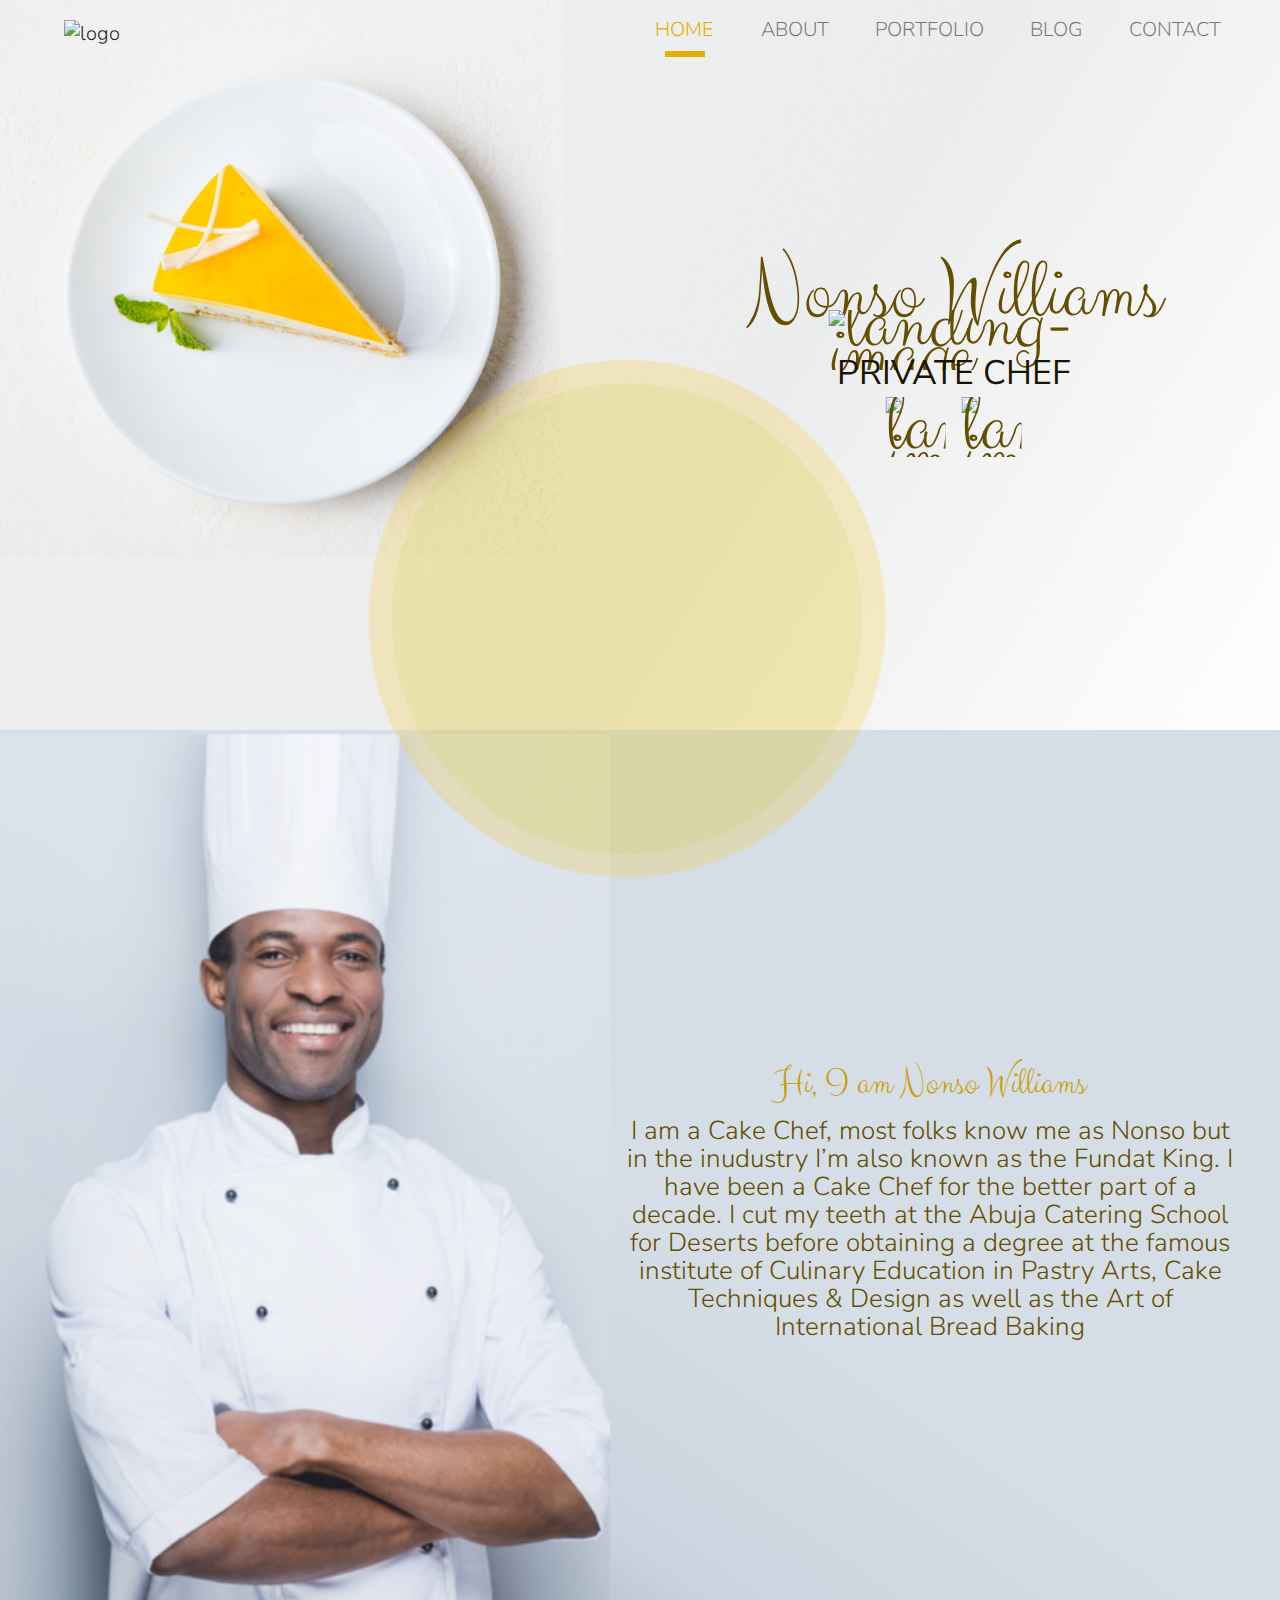
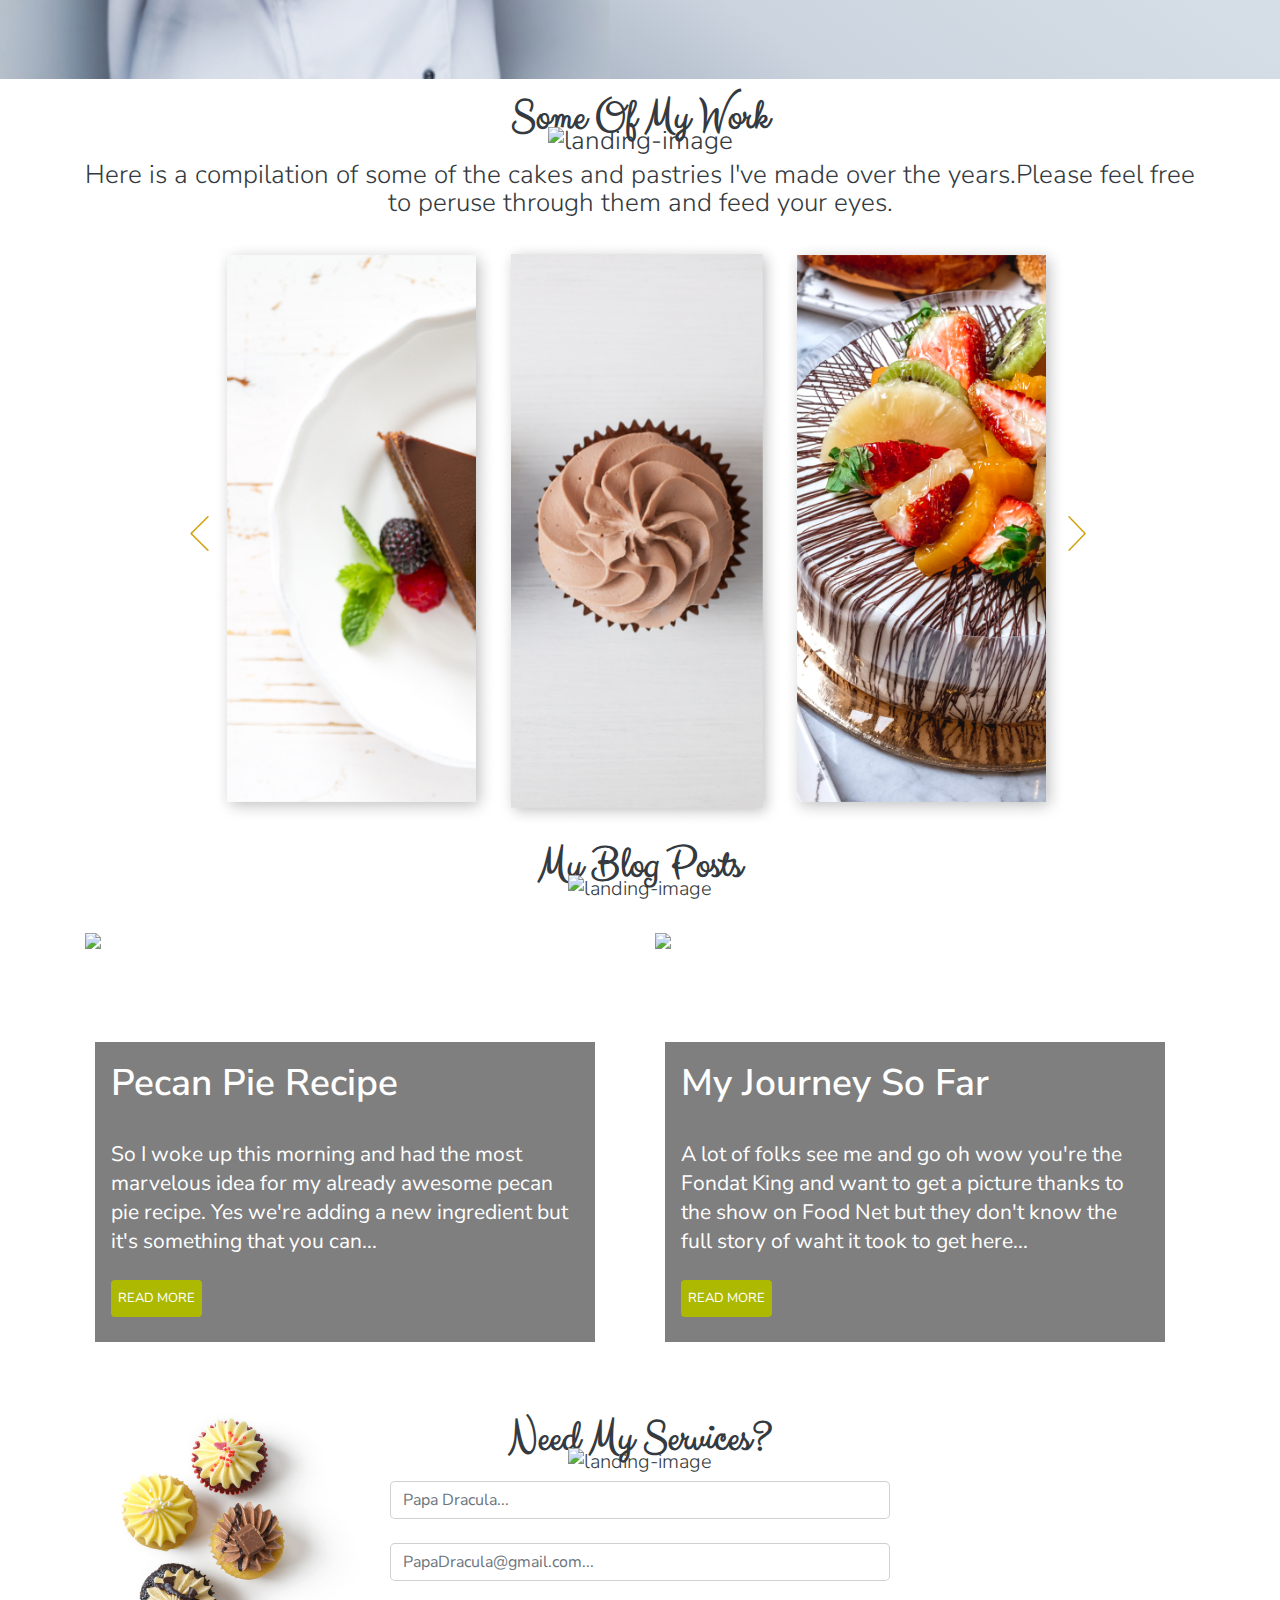
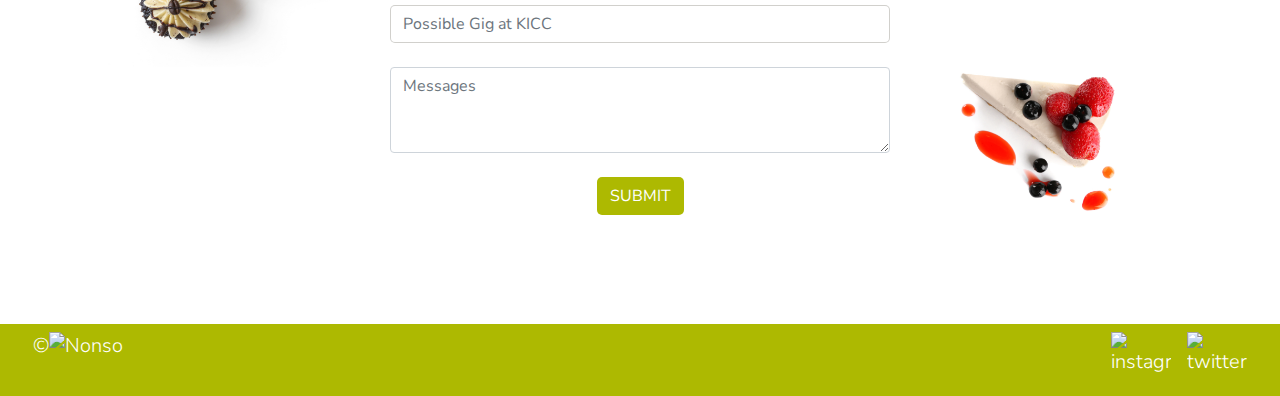
==== commit 28100827: "Done with work in progress page" ====
--- a/index.html
+++ b/index.html
@@ -3,7 +3,7 @@
 <head>
     <meta charset="UTF-8">
     <meta name="viewport" content="width=device-width, initial-scale=1.0">
-    <title>Home Bakery</title>
+    <title>Bakery Home</title>
     <!-- Bootstrap CSS -->
     <link rel="stylesheet" href="https://stackpath.bootstrapcdn.com/bootstrap/4.3.1/css/bootstrap.min.css" integrity="sha384-ggOyR0iXCbMQv3Xipma34MD+dH/1fQ784/j6cY/iJTQUOhcWr7x9JvoRxT2MZw1T" crossorigin="anonymous">
     <!-- Page css -->
@@ -33,16 +33,16 @@
                         <div class="active-line"></div>
                         </li>
                         <li class="nav-item pr-2 normal">
-                        <a class="nav-link" href="#">About</a>
+                        <a class="nav-link" href="coming-soon-page.html">About</a>
                         </li>
                         <li class="nav-item pr-2 normal">
-                        <a class="nav-link" href="#">Portfolio</a>
+                        <a class="nav-link" href="coming-soon-page.html">Portfolio</a>
                         </li>
                         <li class="nav-item pr-2 normal">
                         <a class="nav-link" href="blog.html">Blog</a>
                         </li>
                         <li class="nav-item normal pr-lg-4">
-                        <a class="nav-link" href="#">Contact</a>
+                        <a class="nav-link" href="coming-soon-page.html">Contact</a>
                         </li>
                 </ul>
             </div>
--- a/css/blog.css
+++ b/css/blog.css
@@ -245,8 +245,12 @@
         margin-left: 130px;
     }
 
-    .nav-active {
-        color: rgba(0,0,0,.7) !important;
+    .nav-link {
+        color: #FFFFFF;
+    }
+
+    #nav-active {
+        color: var(--nav-link-background-color) !important;
     }
 
     .nav-bg {
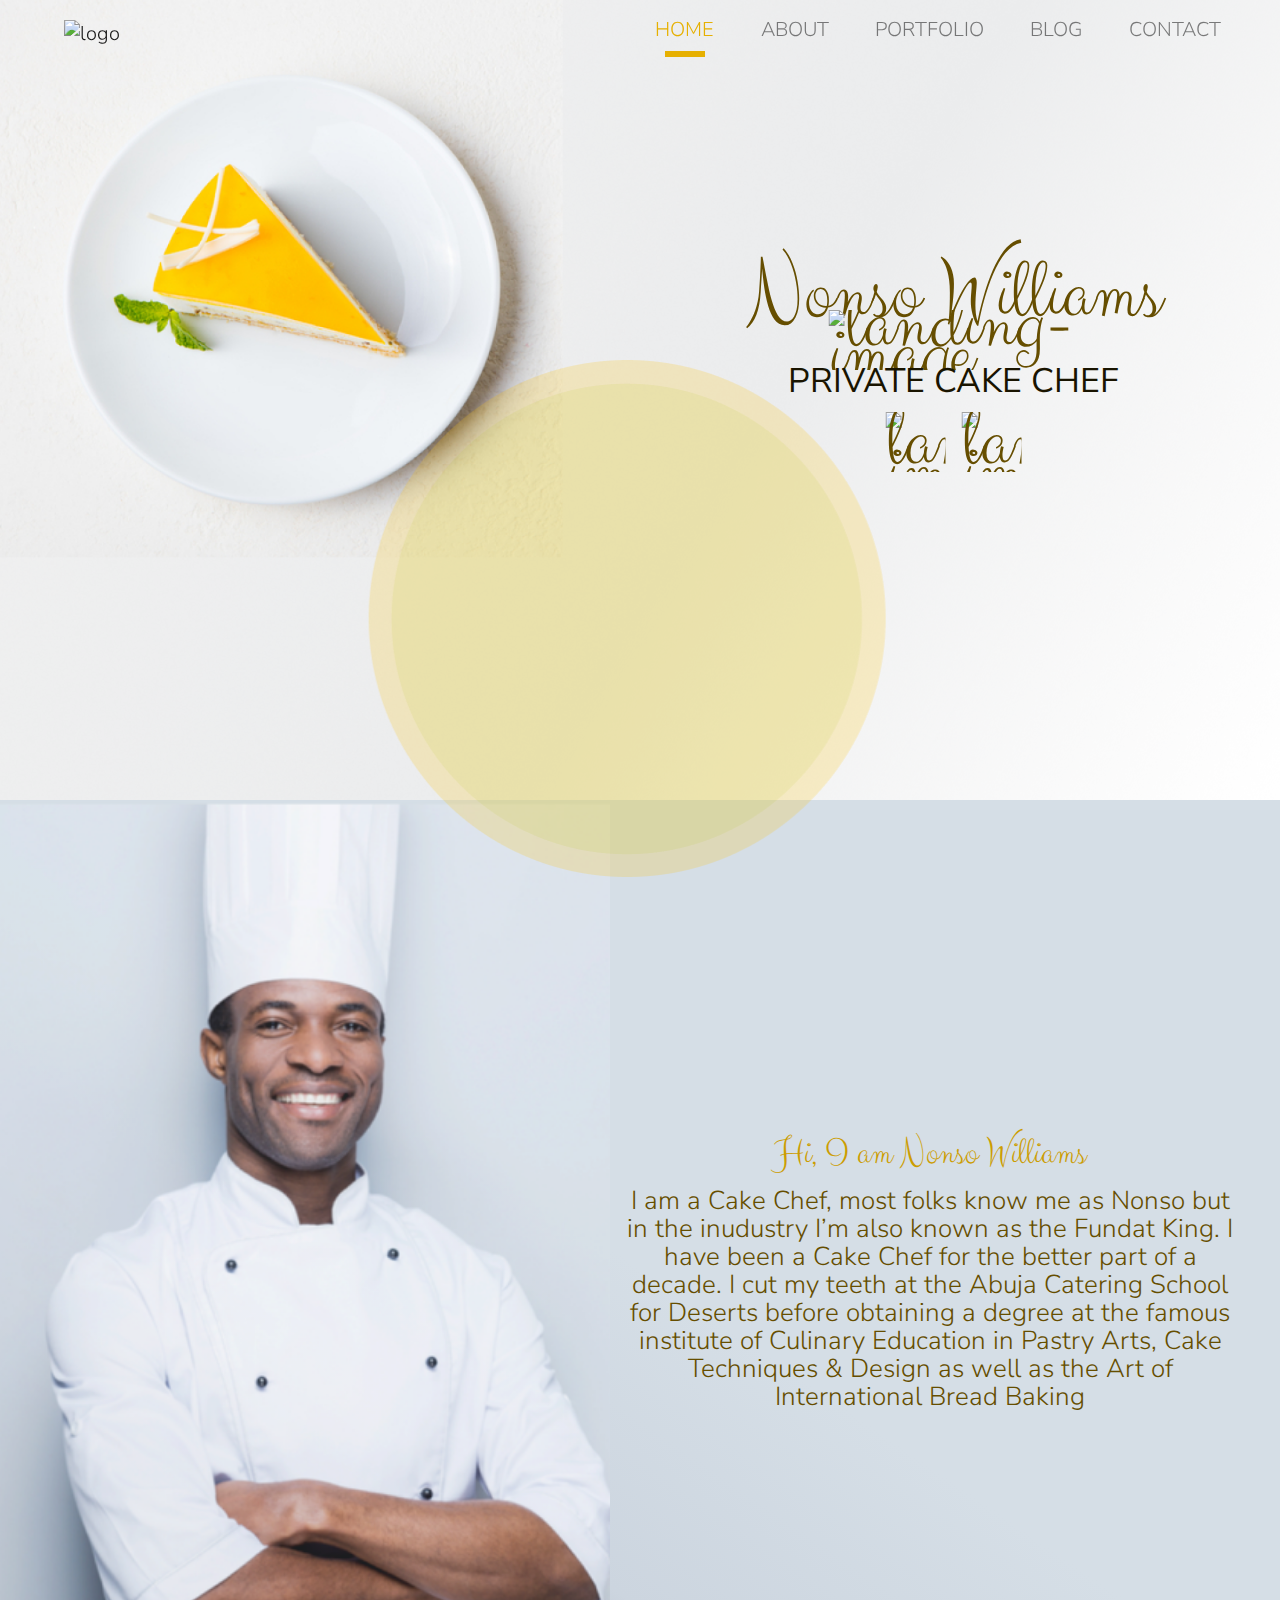
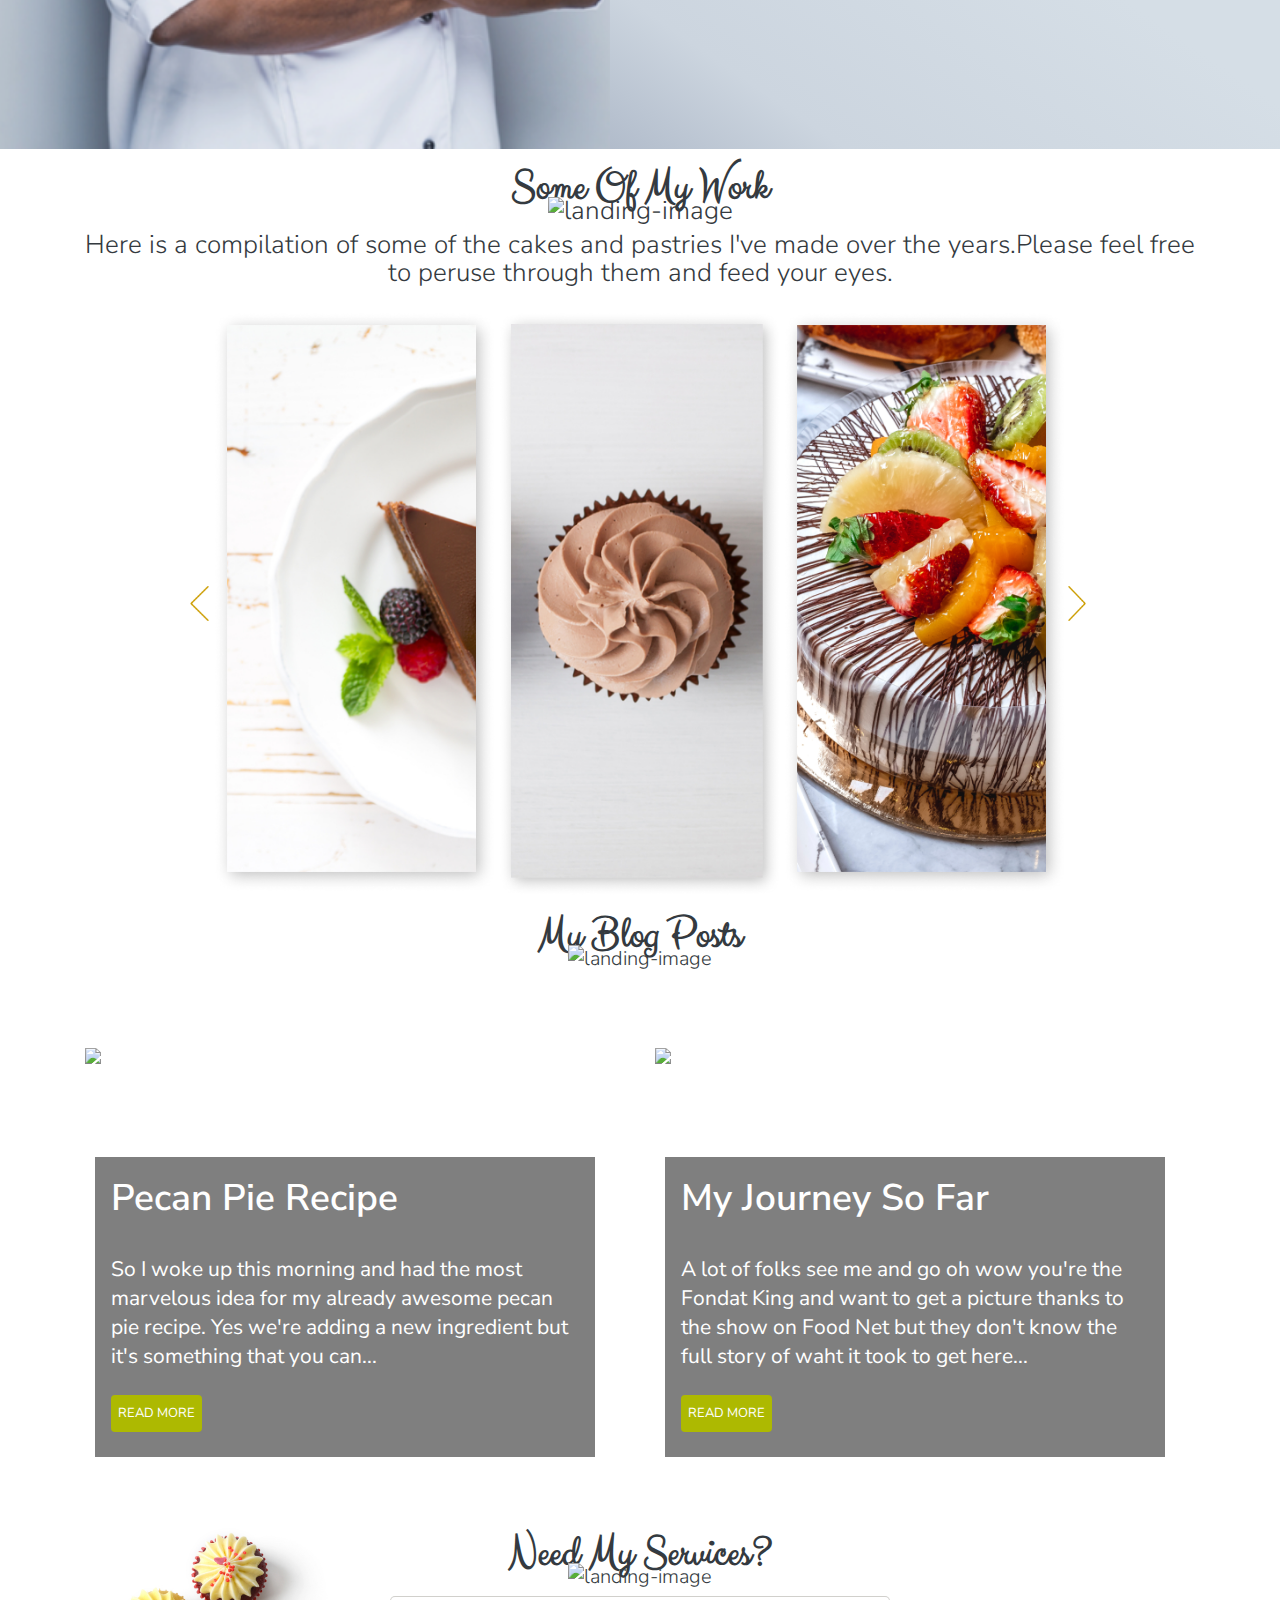
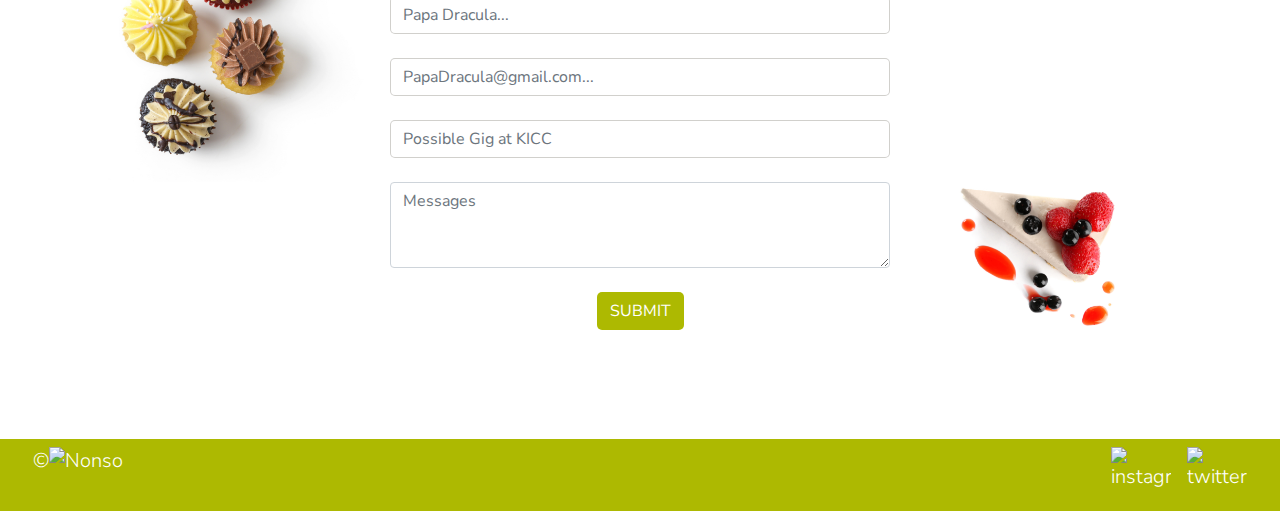
==== commit dd486f54: "fixed the landing-inner on blog page" ====
--- a/index.html
+++ b/index.html
@@ -61,7 +61,7 @@
                 </div>
                 <div class="row col-12 justify-content-center">
                     <img src="./images/decorator.png" alt="landing-image" class="img-fluid landing-decorator"></div>
-                <div class="row blog  col-12 justify-content-center">private chef</div>
+                <div class="row blog  col-12 justify-content-center">private cake chef</div>
                 <div class="row col-12 justify-content-center">
                 <img src="./images/instagram.png" alt="landing-image" class="img-fluid landing-icon mr-3">
                 <img src="./images/twitter.png" alt="landing-image" class="img-fluid landing-icon">
--- a/css/blog.css
+++ b/css/blog.css
@@ -1,10 +1,11 @@
-@import url('https://fonts.googleapis.com/css2?family=Nunito+Sans&display=swap');
-
+@import url('https://fonts.googleapis.com/css2?family=Clicker+Script&family=Nunito+Sans&display=swap');
 :root {
     --primary-background-color: #FFFFFF;
     --secondary-background-color: #000000;
     --alternative-background-color: #ADB901;
     --nav-link-background-color: #E6B001;
+    --landing-font-color: #664E00;
+    --primary-font-color: #191400;
 }
 
 html,body {
@@ -31,6 +32,13 @@
 }
 
 /* Header */
+.nav-bg {
+    position: fixed;
+    top: 0;
+    left: 0;
+    right: 0;
+    z-index: 10;
+}
 .nav-link {
     text-transform: uppercase;
 }
@@ -41,11 +49,7 @@
 
 /* Landing Image */
 .landing-image {
-    position: absolute;
-    top: 0;
-    left: 0;
     width: 100%;
-    z-index: -1;
     height: 400px;
 }
 
@@ -54,7 +58,30 @@
     left: 55%;
     transform: translateX(-45%);
     position: absolute;
-    z-index: -1;
+    z-index: 1;
+}
+
+.landing-inner {
+    font-family: 'Clicker Script', cursive;
+    font-style: normal;
+    font-weight: normal;
+    font-size: 50px;
+    line-height: 30px;
+    color: var(--landing-font-color);
+    transform: translateX(-50%);
+    top: 200px;
+}
+
+.logo {
+    width: 310px;
+}
+
+.blog {
+    font-family: 'Nunito Sans', sans-serif;
+    text-transform: uppercase;
+    font-size: 20px;
+    line-height: 27px;
+    color: var(--primary-font-color);
 }
 
 .landing-logo {
@@ -73,14 +100,9 @@
 .blog {
     margin-top: -10px;
     margin-bottom: 10px;
-    color: var(--secondary-background-color);
 }
 
 /* Recipes */
-.recipes {
-    margin-top: 325px;
-}
-
 .recipe-1 {
     position: relative;
 }
@@ -216,13 +238,21 @@
 @media all and (max-width: 320px) {
     .image-inner {
         width: 272px;
-        height: 155px;
+        height: 165px;
         line-height: 18px;
     }
 
     .image-inner .heading {
         font-size: 18px;
         line-height: 32px;
+    }
+
+    .boxes {
+        width: 65px;
+    }
+
+    .lifestyle {
+        padding-left: 1px !important;
     }
 }
 
@@ -277,14 +307,21 @@
 
     /* Landing Image */    
     .landing-inner {
-        top: 270px;
-        left: 45%;
-        transform: translateX(-55%);
-        position: absolute;
-        z-index: -1;
-    }
+        font-size: 69px;
+        line-height: 30px;
+        top: 190px;
+        left: 42%;
+        transform: translateX(-58%);
+        position: absolute;
+        z-index: 1;
+    }
+
+    .logo {
+        width: 400px;
+    }
+
     .landing-image {
-        height: 703px;
+        height: auto;
     }
 
     .landing-logo {
@@ -307,7 +344,7 @@
 
     /* Recipes */
     .recipes {
-        margin-top: 625px;
+        margin-top: 69px !important;
     }
 
     .move-recipes {
@@ -400,6 +437,11 @@
 }
 
 @media all and (min-width: 992px) {
+    /* Landing Image */
+    .landing-inner {
+        top: 230px;
+    }
+
     .collapse {
         margin-left: 230px;
     }
@@ -472,6 +514,25 @@
 }
 
 @media all and (min-width: 1200px) {
+    /* Landing Image */
+    .landing-inner {
+        top: 280px;
+        font-size: 85px;
+    }
+
+    .logo {
+        width: 600px;
+    }
+
+    .blog {
+        font-size: 34px;
+    }
+
+    .landing-icon {
+        width: 60px;
+        height: 60px;
+    }
+
     .collapse {
         margin-left: 500px;
     }
@@ -568,4 +629,49 @@
     .recent-posts {
         right: 72px;
     }
+}
+
+@media all and (min-width: 1366px) {
+    /* Landing Image */
+    .landing-inner {
+        top: 310px;
+    }
+}
+
+@media all and (min-width: 1440px) {
+    /* Landing Image */
+    .landing-inner {
+        top: 330px;
+        left: 39%;
+    }
+}
+
+@media all and (min-width: 1680px) {
+    /* Landing Image */
+    .landing-inner {
+        top: 370px;
+        font-size: 119px;
+        line-height: 77px;
+    }
+
+    .logo {
+        width: 700px;
+    }
+
+    .blog {
+        font-size: 37px;
+        line-height: 30px;
+    }
+
+    .landing-icon {
+        height: 65px;
+        width: 65px;
+    }
+}
+
+@media all and (min-width: 1920px) {
+    /* Landing Image */
+    .landing-inner {
+        top: 440px;
+    }
 }--- a/css/home.css
+++ b/css/home.css
@@ -2,7 +2,6 @@
 
 :root {
     --landing-font-color: #664E00;
-    --primary-font-color: #191400;
     --alternative-font-color: #CC9D01;
     --alternative-background-color: #ADB901;
 }
@@ -14,12 +13,6 @@
 
 /* Landing Image */
 .landing-inner {
-    font-family: 'Clicker Script', cursive;
-    font-style: normal;
-    font-weight: normal;
-    font-size: 50px;
-    line-height: 30px;
-    color: var(--landing-font-color);
     transform: translateX(-50%);
     top: 200px;
 }
@@ -28,17 +21,8 @@
     width: 310px;
 }
 
-.blog {
-    font-family: 'Nunito Sans', sans-serif;
-    text-transform: uppercase;
-    font-size: 22px;
-    line-height: 27px;
-    color: var(--primary-font-color);
-}
-
 /* Introduction */
 .intro {
-    margin-top: 299px;
     background: linear-gradient(34.34deg, #A7B2C3 19.51%,
      #CCD5DF 31.73%, #D5DEE6 50.37%, #D5DEE6 64.83%);
 }
@@ -132,15 +116,16 @@
 
 @media all and (max-width: 414px) {
     .landing-image {
-        height: 430px;
-    }
-    .intro {
-        margin-top: 329px;
+        height: 360px;
     }
 }
 
 @media all and (max-width: 767px){
     .eclipse {
+        display: none;
+    }
+
+    .larger {
         display: none;
     }
 
@@ -195,7 +180,6 @@
 
     /* Introduction */
     .intro {
-        margin-top: 387px;
         max-width: 100%;
     }
 
@@ -283,10 +267,6 @@
     }
 
     /* Introduction */
-    .intro {
-        margin-top: 517px;
-    }
-
     .cake {
         top: 39%;
     }
@@ -320,10 +300,6 @@
     }
 
     /* Introduction */
-    .intro {
-        margin-top: 665px;
-    }
-
     .chef-heading {
         font-size: 38px; 
     }
@@ -374,11 +350,6 @@
         top: 310px;
         left: 72%;
     }
-
-    /* Introduction */
-    .intro {
-        margin-top: 750px;
-    }
 }
 
 @media all and (min-width: 1440px) {
@@ -391,11 +362,6 @@
     .landing-inner {
         top: 330px;
         left: 74%;
-    }
-
-    /* Introduction */
-    .intro {
-        margin-top: 797px;
     }
 
     /* Blog */
@@ -434,10 +400,6 @@
     }
 
     /* Introduction */
-    .intro {
-        margin-top: 950px;
-    }
-
     .chef-heading,
     .work-header {
         font-size: 50px;
@@ -462,11 +424,6 @@
         left: 77%;
     }
 
-    /* Introduction */
-    .intro {
-        margin-top: 1099px;
-    }
-
     /* Blog */
     .recipe-1 {
         height: 450px;
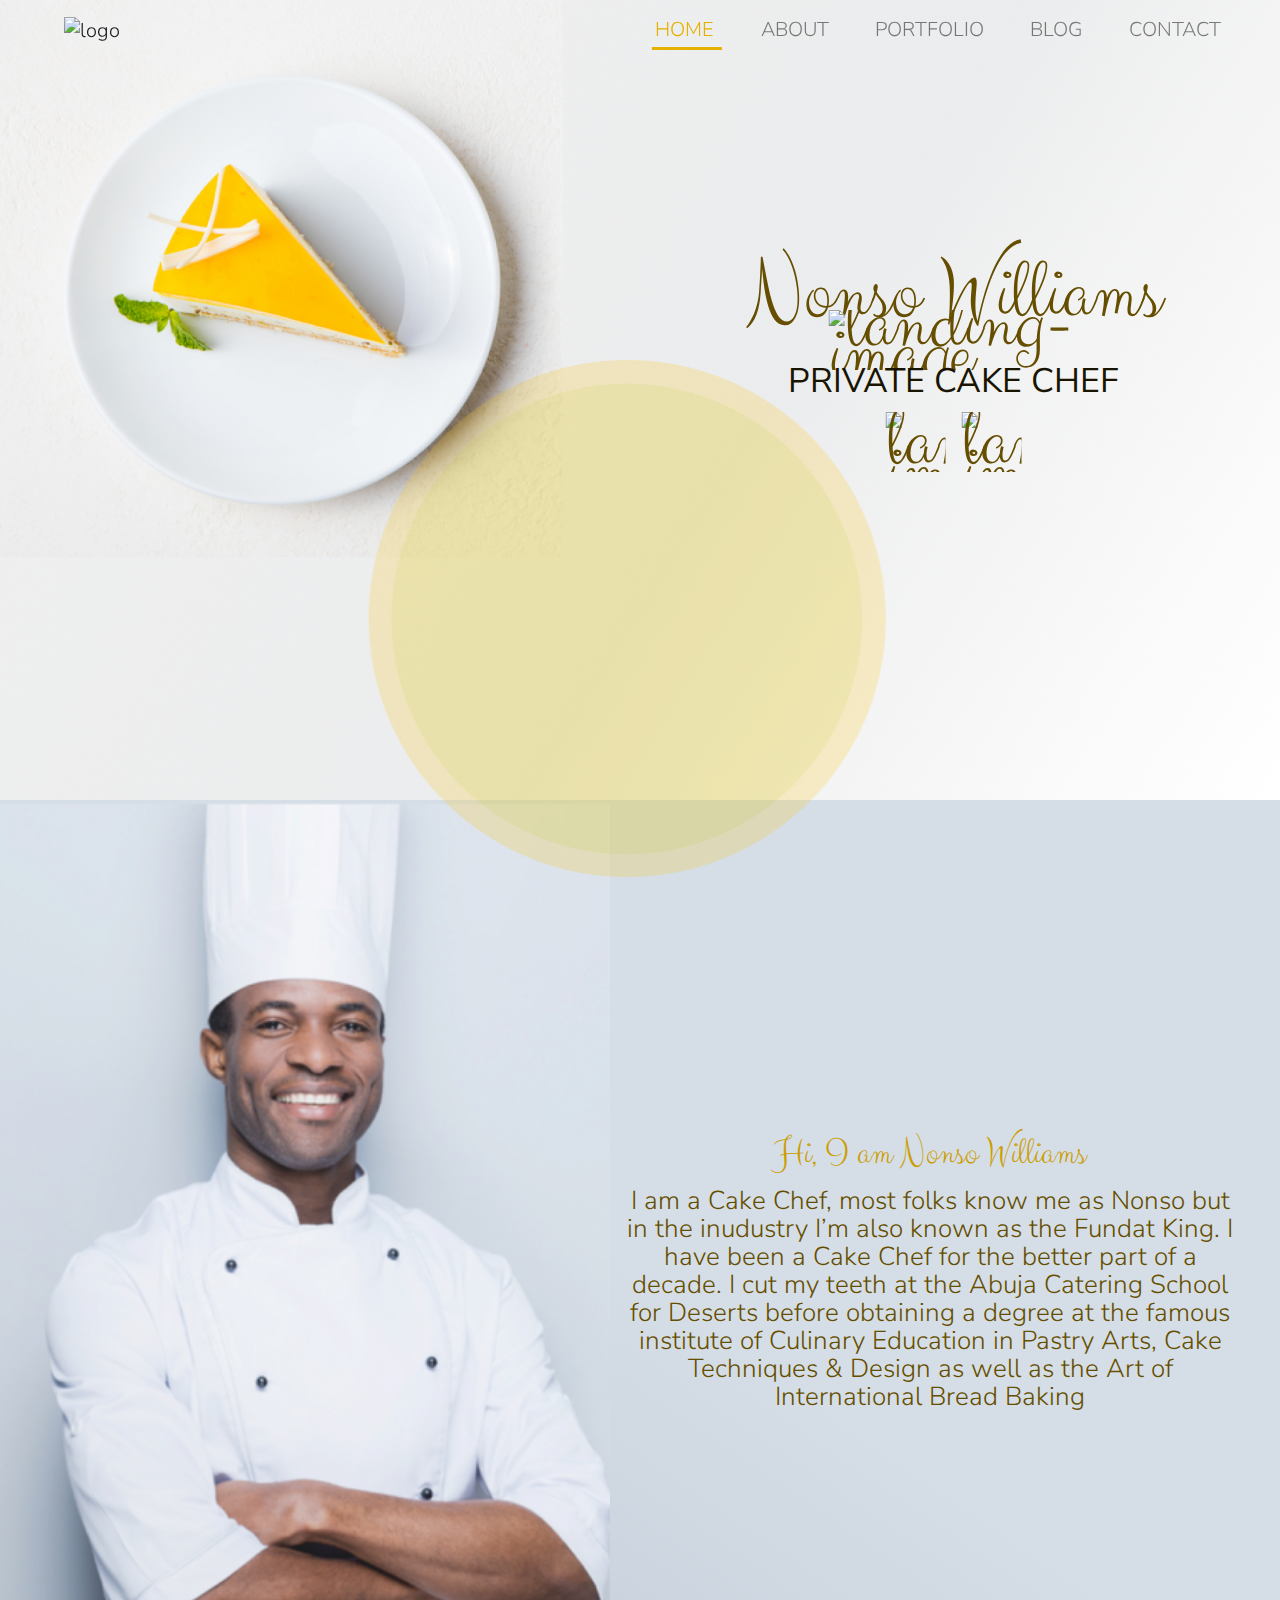
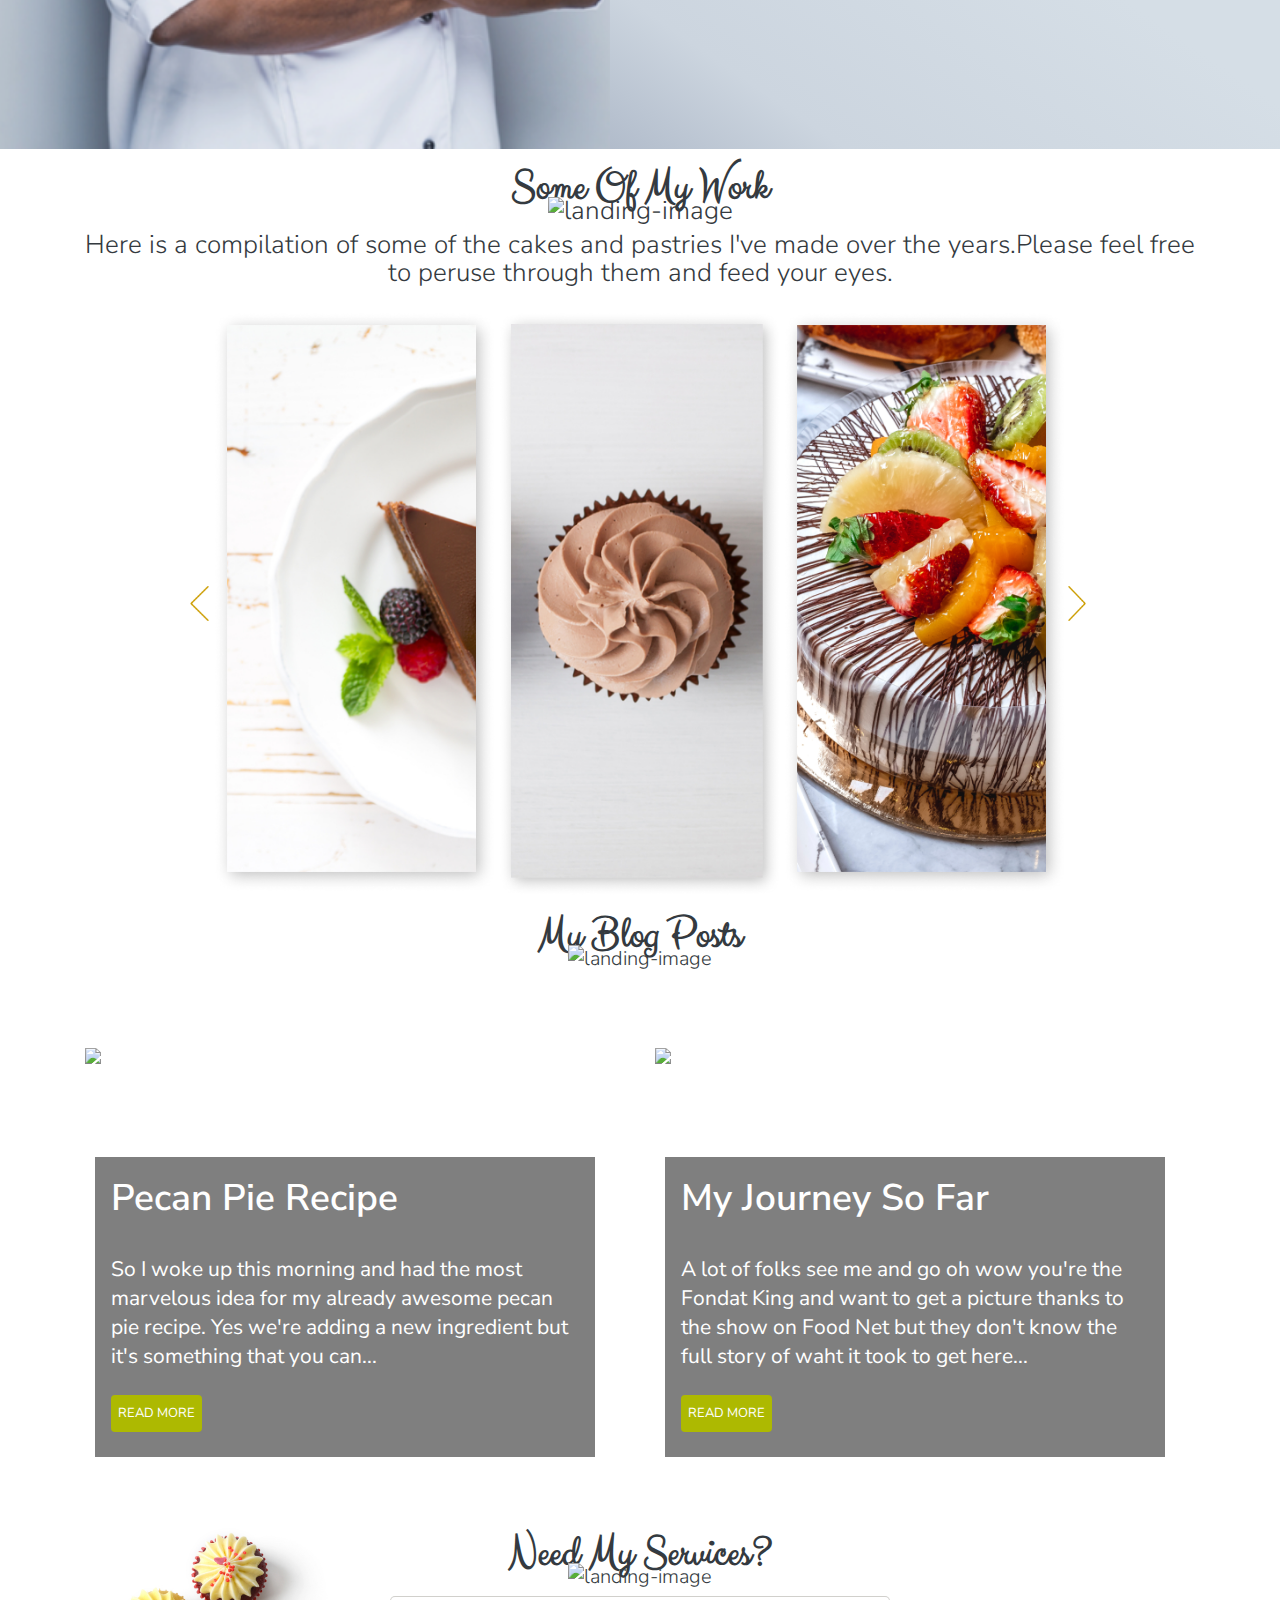
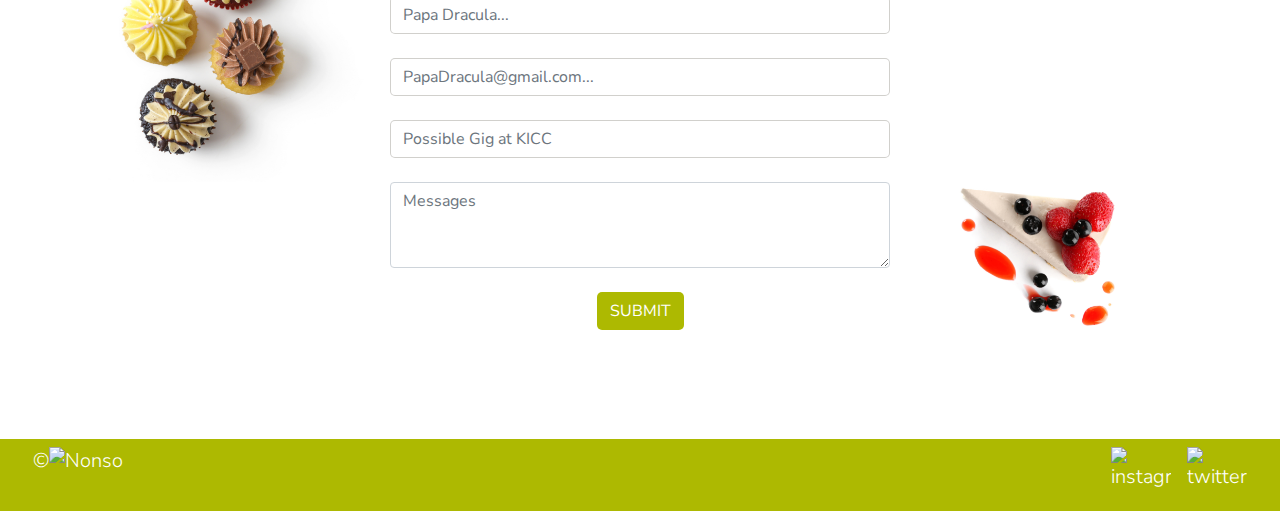
==== commit 4974f5fe: "completed bakery website" ====
--- a/index.html
+++ b/index.html
@@ -206,10 +206,12 @@
 
 
 <!-- Script start -->
+<script src="http://ajax.googleapis.com/ajax/libs/jquery/3.3.1/jquery.min.js"></script>
 <script src="https://code.jquery.com/jquery-3.3.1.slim.min.js" integrity="sha384-q8i/X+965DzO0rT7abK41JStQIAqVgRVzpbzo5smXKp4YfRvH+8abtTE1Pi6jizo" crossorigin="anonymous"></script>
 <script src="https://cdnjs.cloudflare.com/ajax/libs/popper.js/1.14.7/umd/popper.min.js" integrity="sha384-UO2eT0CpHqdSJQ6hJty5KVphtPhzWj9WO1clHTMGa3JDZwrnQq4sF86dIHNDz0W1" crossorigin="anonymous"></script>
 <script src="https://stackpath.bootstrapcdn.com/bootstrap/4.3.1/js/bootstrap.min.js" integrity="sha384-JjSmVgyd0p3pXB1rRibZUAYoIIy6OrQ6VrjIEaFf/nJGzIxFDsf4x0xIM+B07jRM" crossorigin="anonymous"></script>
-<script src="./js/blog.js"></script>
+<script src="./js/nav.js"></script>
+<script src="./js/nav.js"></script>
 <!-- Script end -->
 </body>
 </html>--- a/css/blog.css
+++ b/css/blog.css
@@ -1,677 +1,684 @@
-@import url('https://fonts.googleapis.com/css2?family=Clicker+Script&family=Nunito+Sans&display=swap');
+@import url("https://fonts.googleapis.com/css2?family=Clicker+Script&family=Nunito+Sans&display=swap");
 :root {
-    --primary-background-color: #FFFFFF;
-    --secondary-background-color: #000000;
-    --alternative-background-color: #ADB901;
-    --nav-link-background-color: #E6B001;
-    --landing-font-color: #664E00;
-    --primary-font-color: #191400;
-}
-
-html,body {
-    overflow-x: hidden;
-}
-
+  --primary-background-color: #ffffff;
+  --secondary-background-color: #000000;
+  --alternative-background-color: #adb901;
+  --nav-link-background-color: #e6b001;
+  --landing-font-color: #664e00;
+  --primary-font-color: #191400;
+}
+
+html,
 body {
-    font-family: 'Nunito Sans', sans-serif;
-    font-style: normal;
-    font-weight: 300;
-    font-size: 20px;
-    line-height: 27px;
-    background: #FFFFFF;
-    color: var(--primary-background-color);
+  overflow-x: hidden;
+}
+
+body {
+  font-family: "Nunito Sans", sans-serif;
+  font-style: normal;
+  font-weight: 300;
+  font-size: 20px;
+  line-height: 27px;
+  background: #ffffff;
+  color: var(--primary-background-color);
 }
 
 .container-fluid {
-    padding: 0;
+  padding: 0;
 }
 
 ul {
-    list-style: none;
-    padding-left: 0;
+  list-style: none;
+  padding-left: 0;
 }
 
 /* Header */
+#active {
+  background-color: #ffffff !important;
+  transition: all 0.6s ease-out;
+}
+
 .nav-bg {
-    position: fixed;
-    top: 0;
-    left: 0;
-    right: 0;
-    z-index: 10;
+  position: fixed;
+  top: 0;
+  left: 0;
+  right: 0;
+  z-index: 10;
 }
 .nav-link {
-    text-transform: uppercase;
+  text-transform: uppercase;
 }
 
 .nav-active {
-    color: var(--nav-link-background-color) !important;
+  color: var(--nav-link-background-color) !important;
 }
 
 /* Landing Image */
 .landing-image {
-    width: 100%;
-    height: 400px;
+  width: 100%;
+  height: 400px;
 }
 
 .landing-inner {
-    top: 150px;
-    left: 55%;
-    transform: translateX(-45%);
-    position: absolute;
-    z-index: 1;
+  top: 150px;
+  left: 55%;
+  transform: translateX(-45%);
+  position: absolute;
+  z-index: 1;
 }
 
 .landing-inner {
-    font-family: 'Clicker Script', cursive;
-    font-style: normal;
-    font-weight: normal;
-    font-size: 50px;
-    line-height: 30px;
-    color: var(--landing-font-color);
-    transform: translateX(-50%);
-    top: 200px;
+  font-family: "Clicker Script", cursive;
+  font-style: normal;
+  font-weight: normal;
+  font-size: 50px;
+  line-height: 30px;
+  color: var(--landing-font-color);
+  transform: translateX(-50%);
+  top: 200px;
 }
 
 .logo {
-    width: 310px;
+  width: 310px;
 }
 
 .blog {
-    font-family: 'Nunito Sans', sans-serif;
-    text-transform: uppercase;
-    font-size: 20px;
-    line-height: 27px;
-    color: var(--primary-font-color);
+  font-family: "Nunito Sans", sans-serif;
+  text-transform: uppercase;
+  font-size: 20px;
+  line-height: 27px;
+  color: var(--primary-font-color);
 }
 
 .landing-logo {
-    width: 250px;
+  width: 250px;
 }
 
 .landing-decorator {
-    width: 150px;
+  width: 150px;
 }
 
 .landing-icon {
-    width: 30px;
-    height: 30px;
+  width: 30px;
+  height: 30px;
 }
 
 .blog {
-    margin-top: -10px;
-    margin-bottom: 10px;
+  margin-top: -10px;
+  margin-bottom: 10px;
 }
 
 /* Recipes */
 .recipe-1 {
-    position: relative;
+  position: relative;
 }
 
 .image-inner {
-    position: absolute;
-    bottom: 10px;
-    left: 25px;
-    width: 275px;
-    height: 175px;
-    background: rgba(0, 0, 0, 0.5);
-    font-weight: normal;
-    font-size: 14px;
-    line-height: 22px;
+  position: absolute;
+  bottom: 10px;
+  left: 25px;
+  width: 275px;
+  height: 175px;
+  background: rgba(0, 0, 0, 0.5);
+  font-weight: normal;
+  font-size: 14px;
+  line-height: 22px;
 }
 
 .image-inner .heading {
-    font-weight: 600;
-    font-size: 22px;
-    line-height: 20px;
+  font-weight: 600;
+  font-size: 22px;
+  line-height: 20px;
 }
 
 .image-inner span {
-    font-weight: bold;
-    color: var(--alternative-background-color);
+  font-weight: bold;
+  color: var(--alternative-background-color);
 }
 
 .seperator {
-    width: 100%;
-    border: 3px solid var(--nav-link-background-color);
+  width: 100%;
+  border: 3px solid var(--nav-link-background-color);
 }
 
 .hide-inner-image {
-    height: 95px;
+  height: 95px;
 }
 
 .hidden-content-pecan,
 .hidden-content-journey,
 .hidden-content-italian,
-.hidden-content-lemon
- {
-    display: none;
+.hidden-content-lemon {
+  display: none;
 }
 
 .show-content {
-    display: block;
+  display: block;
 }
 
 .hide-inner-content {
-    display: none;
+  display: none;
 }
 
 .back {
-    font-size: 14px !important;
-    width: 60px !important;
-    height: 30px !important;
-    padding: 0;
+  font-size: 14px !important;
+  width: 60px !important;
+  height: 30px !important;
+  padding: 0;
 }
 
 .read-more {
-    font-weight: normal;
-    font-size: 14px;
-    line-height: 22px;
+  font-weight: normal;
+  font-size: 14px;
+  line-height: 22px;
 }
 
 .dot {
-    display: inline-block;
-    border-radius: 50%;
-    width: 11px;
-    height: 11px;
-    background: #ADB901;
+  display: inline-block;
+  border-radius: 50%;
+  width: 11px;
+  height: 11px;
+  background: #adb901;
 }
 
 .read-pecan,
 .read-journey,
 .read-italian,
 .read-lemon {
-    cursor: pointer;
+  cursor: pointer;
 }
 
 /* Recent Posts */
 .recent-posts {
-    color: var(--secondary-background-color);
-    background: rgba(173, 185, 1, 0.1);
+  color: var(--secondary-background-color);
+  background: rgba(173, 185, 1, 0.1);
 }
 
 .recent-posts .heading {
-    text-align: center;
+  text-align: center;
 }
 
 .recent-posts .content {
-    line-height: 24px;
-    font-size: 16px;
-    text-align: center;
+  line-height: 24px;
+  font-size: 16px;
+  text-align: center;
 }
 
 .recent-image {
-    width: 130px;
+  width: 130px;
 }
 
 .boxes,
 .back {
-    width: 70px;
-    height: 35px;
-    border: 1.5px solid #4B420B;
-    box-sizing: border-box;
-    border-radius: 5px;
-    line-height: 24px;
-    font-size: 16px;
+  width: 70px;
+  height: 35px;
+  border: 1.5px solid #4b420b;
+  box-sizing: border-box;
+  border-radius: 5px;
+  line-height: 24px;
+  font-size: 16px;
 }
 
 /* Page Navigator */
 .page-navigator {
-    color: var(--alternative-background-color);
+  color: var(--alternative-background-color);
 }
 
 .box {
-    width: 30px;
-    height: 30px;
-    border: 1px solid #E6B001;
-    box-sizing: border-box;
+  width: 30px;
+  height: 30px;
+  border: 1px solid #e6b001;
+  box-sizing: border-box;
 }
 
 /* Footer */
 footer {
-    background: var(--alternative-background-color);
+  background: var(--alternative-background-color);
 }
 
 .Nonso {
-    height: 49px;
+  height: 49px;
 }
 
 @media all and (max-width: 320px) {
-    .image-inner {
-        width: 272px;
-        height: 165px;
-        line-height: 18px;
-    }
-
-    .image-inner .heading {
-        font-size: 18px;
-        line-height: 32px;
-    }
-
-    .boxes {
-        width: 65px;
-    }
-
-    .lifestyle {
-        padding-left: 1px !important;
-    }
+  .image-inner {
+    width: 272px;
+    height: 165px;
+    line-height: 18px;
+  }
+
+  .image-inner .heading {
+    font-size: 18px;
+    line-height: 32px;
+  }
+
+  .boxes {
+    width: 65px;
+  }
+
+  .lifestyle {
+    padding-left: 1px !important;
+  }
 }
 
 @media all and (min-width: 576px) {
-    .recent-posts .content,
-    .recent-posts .boxes {
-        font-weight: 300;
-        font-size: 20px;
-        line-height: 27px;
-    }
-
-    .recent-posts .boxes{
-        width: 85px;
-    }
+  .recent-posts .content,
+  .recent-posts .boxes {
+    font-weight: 300;
+    font-size: 20px;
+    line-height: 27px;
+  }
+
+  .recent-posts .boxes {
+    width: 85px;
+  }
 }
 
 @media all and (min-width: 768px) {
-    /* Header */
-    .collapse {
-        margin-left: 130px;
-    }
-
-    .nav-link {
-        color: #FFFFFF;
-    }
-
-    #nav-active {
-        color: var(--nav-link-background-color) !important;
-    }
-
-    .nav-bg {
-        background-color: transparent !important;
-    }
-
-    .active-line {
-        position: relative;
-        left: 50%;
-        transform: translateX(-50%);
-        width: 39.99px;
-        border: 3px solid #E6B001;
-    }
-
-    #growth {
-        width: 100%;
-        display: flex;
-        justify-content: flex-end ;
-    }
-
-    .normal {
-        flex-grow: 1;
-    }
-
-    /* Landing Image */    
-    .landing-inner {
-        font-size: 69px;
-        line-height: 30px;
-        top: 190px;
-        left: 42%;
-        transform: translateX(-58%);
-        position: absolute;
-        z-index: 1;
-    }
-
-    .logo {
-        width: 400px;
-    }
-
-    .landing-image {
-        height: auto;
-    }
-
-    .landing-logo {
-        width: 450px;
-    }
-    
-    .landing-decorator {
-        width: 250px;
-    }
-    
-    .landing-icon {
-        width: 40px;
-        height: 40px;
-    }
-
-    .blog {
-        font-size: 30px;
-        line-height: 42px;
-    }
-
-    /* Recipes */
-    .recipes {
-        margin-top: 69px !important;
-    }
-
-    .move-recipes {
-        position: absolute;
-        right: 0;
-        width: 274px;
-        padding: 0 !important;
-        top: 571px;
-    }
-
-    .move-recipes-1 {
-        position: absolute;
-        right: 0;
-        width: 274px;
-        padding: 0 !important;
-        top: 827px;
-    }
-
-    .move-recipes-2 {
-        position: absolute;
-        right: 0;
-        width: 274px;
-        padding: 0 !important;
-        top: 1083px;
-    }
-
-    .move-bg-image {
-        height: 224px;
-        width: 274px;
-    }
-
-    .move-image-inner {
-        width: 225px;
-        height: 128px;
-        font-size: 12px;
-        line-height: 14px;
-        left: 10px;
-        bottom: 7px;
-    }
-
-    .move-image-header {
-        font-size: 16px !important;
-        line-height: 16px !important;
-    }
-
-    /* Recent Posts */
-    .larger-screens {
-        position: relative;
-    }
-    .recent-posts {
-        position: absolute; 
-        top: 0;
-        right: 0;
-        width: 274px;
-    }
-
-
-    .recent-posts .heading,
-    .recent-posts .content {
-        text-align: left;
-        padding-left: 20px;
-    }
-
-    .underline {
-        justify-content: start !important;
-    }
-
-    /* Navigator */
-    .hide-navigator{
-        display: none;
-    }
-
-    /* Footer */
-    footer {
-       margin-top: 109px;
-    }
-
-    .move-footer {
-        margin-top: 485px;
-    }
-
-    .footer-logo {
-        justify-content: start !important;
-    }
-
-    .footer-logo-2 {
-        float: right;
-        justify-content: flex-end !important;
-    }
+  /* Header */
+  .collapse {
+    margin-left: 130px;
+  }
+
+  .nav-item {
+    position: relative;
+  }
+
+  .nav-link {
+    color: #ffffff;
+  }
+
+  .nav-bg {
+    background-color: transparent !important;
+  }
+
+  .active-line {
+    position: absolute;
+    top: 90%;
+    left: 50%;
+    transform: translateX(-53%);
+    height: 3px;
+    width: 70px;
+    background: #e6b001;
+    transition: all 0.5s ease-out;
+  }
+
+  #growth {
+    width: 100%;
+    display: flex;
+    justify-content: flex-end;
+  }
+
+  .normal {
+    flex-grow: 1;
+  }
+
+  /* Landing Image */
+  .landing-inner {
+    font-size: 69px;
+    line-height: 30px;
+    top: 190px;
+    left: 42%;
+    transform: translateX(-58%);
+    position: absolute;
+    z-index: 1;
+  }
+
+  .logo {
+    width: 400px;
+  }
+
+  .landing-image {
+    height: auto;
+  }
+
+  .landing-logo {
+    width: 450px;
+  }
+
+  .landing-decorator {
+    width: 250px;
+  }
+
+  .landing-icon {
+    width: 40px;
+    height: 40px;
+  }
+
+  .blog {
+    font-size: 30px;
+    line-height: 42px;
+  }
+
+  /* Recipes */
+  .recipes {
+    margin-top: 69px !important;
+  }
+
+  .move-recipes {
+    position: absolute;
+    right: 0;
+    width: 274px;
+    padding: 0 !important;
+    top: 571px;
+  }
+
+  .move-recipes-1 {
+    position: absolute;
+    right: 0;
+    width: 274px;
+    padding: 0 !important;
+    top: 827px;
+  }
+
+  .move-recipes-2 {
+    position: absolute;
+    right: 0;
+    width: 274px;
+    padding: 0 !important;
+    top: 1083px;
+  }
+
+  .move-bg-image {
+    height: 224px;
+    width: 274px;
+  }
+
+  .move-image-inner {
+    width: 225px;
+    height: 128px;
+    font-size: 12px;
+    line-height: 14px;
+    left: 10px;
+    bottom: 7px;
+  }
+
+  .move-image-header {
+    font-size: 16px !important;
+    line-height: 16px !important;
+  }
+
+  /* Recent Posts */
+  .larger-screens {
+    position: relative;
+  }
+  .recent-posts {
+    position: absolute;
+    top: 0;
+    right: 0;
+    width: 274px;
+  }
+
+  .recent-posts .heading,
+  .recent-posts .content {
+    text-align: left;
+    padding-left: 20px;
+  }
+
+  .underline {
+    justify-content: start !important;
+  }
+
+  /* Navigator */
+  .hide-navigator {
+    display: none;
+  }
+
+  /* Footer */
+  footer {
+    margin-top: 109px;
+  }
+
+  .move-footer {
+    margin-top: 485px;
+  }
+
+  .footer-logo {
+    justify-content: start !important;
+  }
+
+  .footer-logo-2 {
+    float: right;
+    justify-content: flex-end !important;
+  }
 }
 
 @media all and (min-width: 992px) {
-    /* Landing Image */
-    .landing-inner {
-        top: 230px;
-    }
-
-    .collapse {
-        margin-left: 230px;
-    }
-
-    .larger-screens {
-        position: relative;
-    }
-
-    /* Recipes */
-    .move-recipes {
-        position: absolute;
-        right: 40px;
-        width: 274px;
-        padding: 0 !important;
-        top: 571px;
-    }
-
-    .move-recipes-1 {
-        position: absolute;
-        right: 40px;
-        width: 274px;
-        padding: 0 !important;
-        top: 827px;
-    }
-
-    .move-recipes-2 {
-        position: absolute;
-        right: 40px;
-        width: 274px;
-        padding: 0 !important;
-        top: 1083px;
-    }
-
-    .move-bg-image {
-        height: 224px;
-        width: 274px;
-    }
-
-    .move-image-inner {
-        width: 225px;
-        height: 128px;
-        font-size: 12px;
-        line-height: 14px;
-        left: 10px;
-        bottom: 7px;
-    }
-
-    .move-image-header {
-        font-size: 16px !important;
-        line-height: 16px !important;
-    }
-
-    /* Recent Posts */
-    .recent-posts {
-        position: absolute;
-        top: 0;
-        right: 40px;
-        width: 274px;
-    }
-
-     /* Navigator */
-     .hide-navigator{
-        display: none;
-    }
-
-    /* Footer */
-    .move-footer {
-        margin-top: 485px;
-    }
+  /* Landing Image */
+  .landing-inner {
+    top: 230px;
+  }
+
+  .collapse {
+    margin-left: 230px;
+  }
+
+  .larger-screens {
+    position: relative;
+  }
+
+  /* Recipes */
+  .move-recipes {
+    position: absolute;
+    right: 40px;
+    width: 274px;
+    padding: 0 !important;
+    top: 571px;
+  }
+
+  .move-recipes-1 {
+    position: absolute;
+    right: 40px;
+    width: 274px;
+    padding: 0 !important;
+    top: 827px;
+  }
+
+  .move-recipes-2 {
+    position: absolute;
+    right: 40px;
+    width: 274px;
+    padding: 0 !important;
+    top: 1083px;
+  }
+
+  .move-bg-image {
+    height: 224px;
+    width: 274px;
+  }
+
+  .move-image-inner {
+    width: 225px;
+    height: 128px;
+    font-size: 12px;
+    line-height: 14px;
+    left: 10px;
+    bottom: 7px;
+  }
+
+  .move-image-header {
+    font-size: 16px !important;
+    line-height: 16px !important;
+  }
+
+  /* Recent Posts */
+  .recent-posts {
+    position: absolute;
+    top: 0;
+    right: 40px;
+    width: 274px;
+  }
+
+  /* Navigator */
+  .hide-navigator {
+    display: none;
+  }
+
+  /* Footer */
+  .move-footer {
+    margin-top: 485px;
+  }
 }
 
 @media all and (min-width: 1200px) {
-    /* Landing Image */
-    .landing-inner {
-        top: 280px;
-        font-size: 85px;
-    }
-
-    .logo {
-        width: 600px;
-    }
-
-    .blog {
-        font-size: 34px;
-    }
-
-    .landing-icon {
-        width: 60px;
-        height: 60px;
-    }
-
-    .collapse {
-        margin-left: 500px;
-    }
-    /* Recipes */
-    .recipe-1 .heading {
-        font-weight: 600;
-        font-size: 37px;
-        line-height: 50px;
-    }
-
-    .recipe-1 .content,
-    .recipe-1 .content-under {
-        font-weight: normal;
-        font-size: 21px;
-        line-height: 29px;
-    }
-
-    .hide-inner-image {
-        height: 135px !important;
-    }
-
-    .read-more {
-        font-weight: normal;
-        font-size: 21px;
-        line-height: 29px;
-    }
-
-    .image-inner {
-        width: 552px;
-        height: 300px;
-    }
-    
-    .move-recipes {
-        position: absolute;
-        right: 72px;
-        width: 274px;
-        padding: 0 !important;
-        top: 571px;
-    }
-
-    .move-recipes-1 {
-        position: absolute;
-        right: 72px;
-        width: 274px;
-        padding: 0 !important;
-        top: 827px;
-    }
-
-    .move-recipes-2 {
-        position: absolute;
-        right: 72px;
-        width: 274px;
-        padding: 0 !important;
-        top: 1083px;
-    }
-
-    .move-bg-image {
-        height: 224px;
-        width: 274px;
-    }
-
-    .move-image-inner {
-        width: 225px;
-        height: 128px;
-        left: 10px;
-        bottom: 7px;
-    }
-
-    .move-image-header {
-        padding: .5rem !important;
-        font-size: 16px !important;
-        line-height: 16px !important;
-    }
-
-    .move-image-content {
-        padding: 0 0 0 .5rem !important;
-        font-size: 12px !important;
-        line-height: 14px !important;
-    }
-
-    .move-content-under {
-        padding: .5rem !important;
-        font-size: 12px !important;
-        line-height: 14px !important;
-    }
-
-    .back {
-        font-size: 18px !important;
-        width: 90px !important;
-        height: 40px !important;
-        padding: 0;
-    }
-
-    .recent-posts {
-        right: 72px;
-    }
+  /* Landing Image */
+  .landing-inner {
+    top: 280px;
+    font-size: 85px;
+  }
+
+  .logo {
+    width: 600px;
+  }
+
+  .blog {
+    font-size: 34px;
+  }
+
+  .landing-icon {
+    width: 60px;
+    height: 60px;
+  }
+
+  .collapse {
+    margin-left: 500px;
+  }
+  /* Recipes */
+  .recipe-1 .heading {
+    font-weight: 600;
+    font-size: 37px;
+    line-height: 50px;
+  }
+
+  .recipe-1 .content,
+  .recipe-1 .content-under {
+    font-weight: normal;
+    font-size: 21px;
+    line-height: 29px;
+  }
+
+  .hide-inner-image {
+    height: 135px !important;
+  }
+
+  .read-more {
+    font-weight: normal;
+    font-size: 21px;
+    line-height: 29px;
+  }
+
+  .image-inner {
+    width: 552px;
+    height: 300px;
+  }
+
+  .move-recipes {
+    position: absolute;
+    right: 72px;
+    width: 274px;
+    padding: 0 !important;
+    top: 571px;
+  }
+
+  .move-recipes-1 {
+    position: absolute;
+    right: 72px;
+    width: 274px;
+    padding: 0 !important;
+    top: 827px;
+  }
+
+  .move-recipes-2 {
+    position: absolute;
+    right: 72px;
+    width: 274px;
+    padding: 0 !important;
+    top: 1083px;
+  }
+
+  .move-bg-image {
+    height: 224px;
+    width: 274px;
+  }
+
+  .move-image-inner {
+    width: 225px;
+    height: 128px;
+    left: 10px;
+    bottom: 7px;
+  }
+
+  .move-image-header {
+    padding: 0.5rem !important;
+    font-size: 16px !important;
+    line-height: 16px !important;
+  }
+
+  .move-image-content {
+    padding: 0 0 0 0.5rem !important;
+    font-size: 12px !important;
+    line-height: 14px !important;
+  }
+
+  .move-content-under {
+    padding: 0.5rem !important;
+    font-size: 12px !important;
+    line-height: 14px !important;
+  }
+
+  .back {
+    font-size: 18px !important;
+    width: 90px !important;
+    height: 40px !important;
+    padding: 0;
+  }
+
+  .recent-posts {
+    right: 72px;
+  }
 }
 
 @media all and (min-width: 1366px) {
-    /* Landing Image */
-    .landing-inner {
-        top: 310px;
-    }
+  /* Landing Image */
+  .landing-inner {
+    top: 310px;
+  }
 }
 
 @media all and (min-width: 1440px) {
-    /* Landing Image */
-    .landing-inner {
-        top: 330px;
-        left: 39%;
-    }
+  /* Landing Image */
+  .landing-inner {
+    top: 330px;
+    left: 39%;
+  }
 }
 
 @media all and (min-width: 1680px) {
-    /* Landing Image */
-    .landing-inner {
-        top: 370px;
-        font-size: 119px;
-        line-height: 77px;
-    }
-
-    .logo {
-        width: 700px;
-    }
-
-    .blog {
-        font-size: 37px;
-        line-height: 30px;
-    }
-
-    .landing-icon {
-        height: 65px;
-        width: 65px;
-    }
+  /* Landing Image */
+  .landing-inner {
+    top: 370px;
+    font-size: 119px;
+    line-height: 77px;
+  }
+
+  .logo {
+    width: 700px;
+  }
+
+  .blog {
+    font-size: 37px;
+    line-height: 30px;
+  }
+
+  .landing-icon {
+    height: 65px;
+    width: 65px;
+  }
 }
 
 @media all and (min-width: 1920px) {
-    /* Landing Image */
-    .landing-inner {
-        top: 440px;
-    }
-}+  /* Landing Image */
+  .landing-inner {
+    top: 440px;
+  }
+}
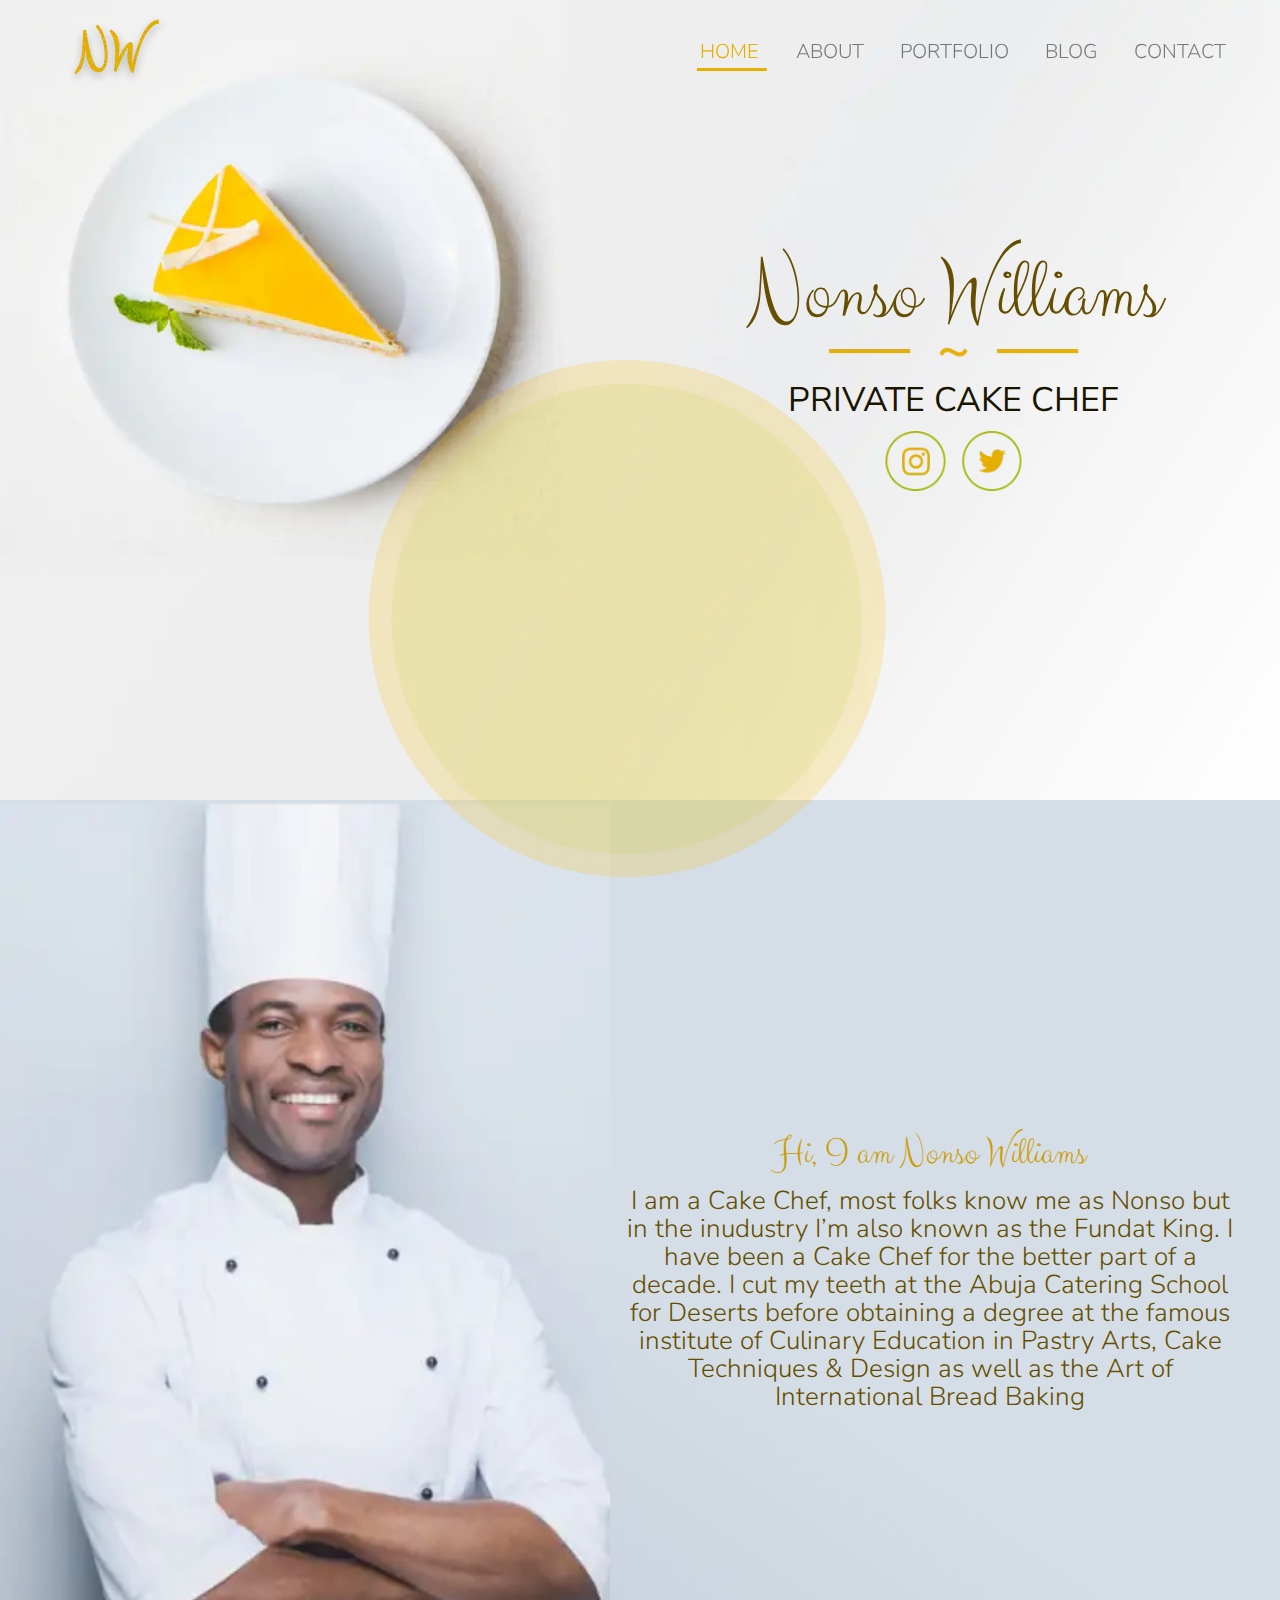
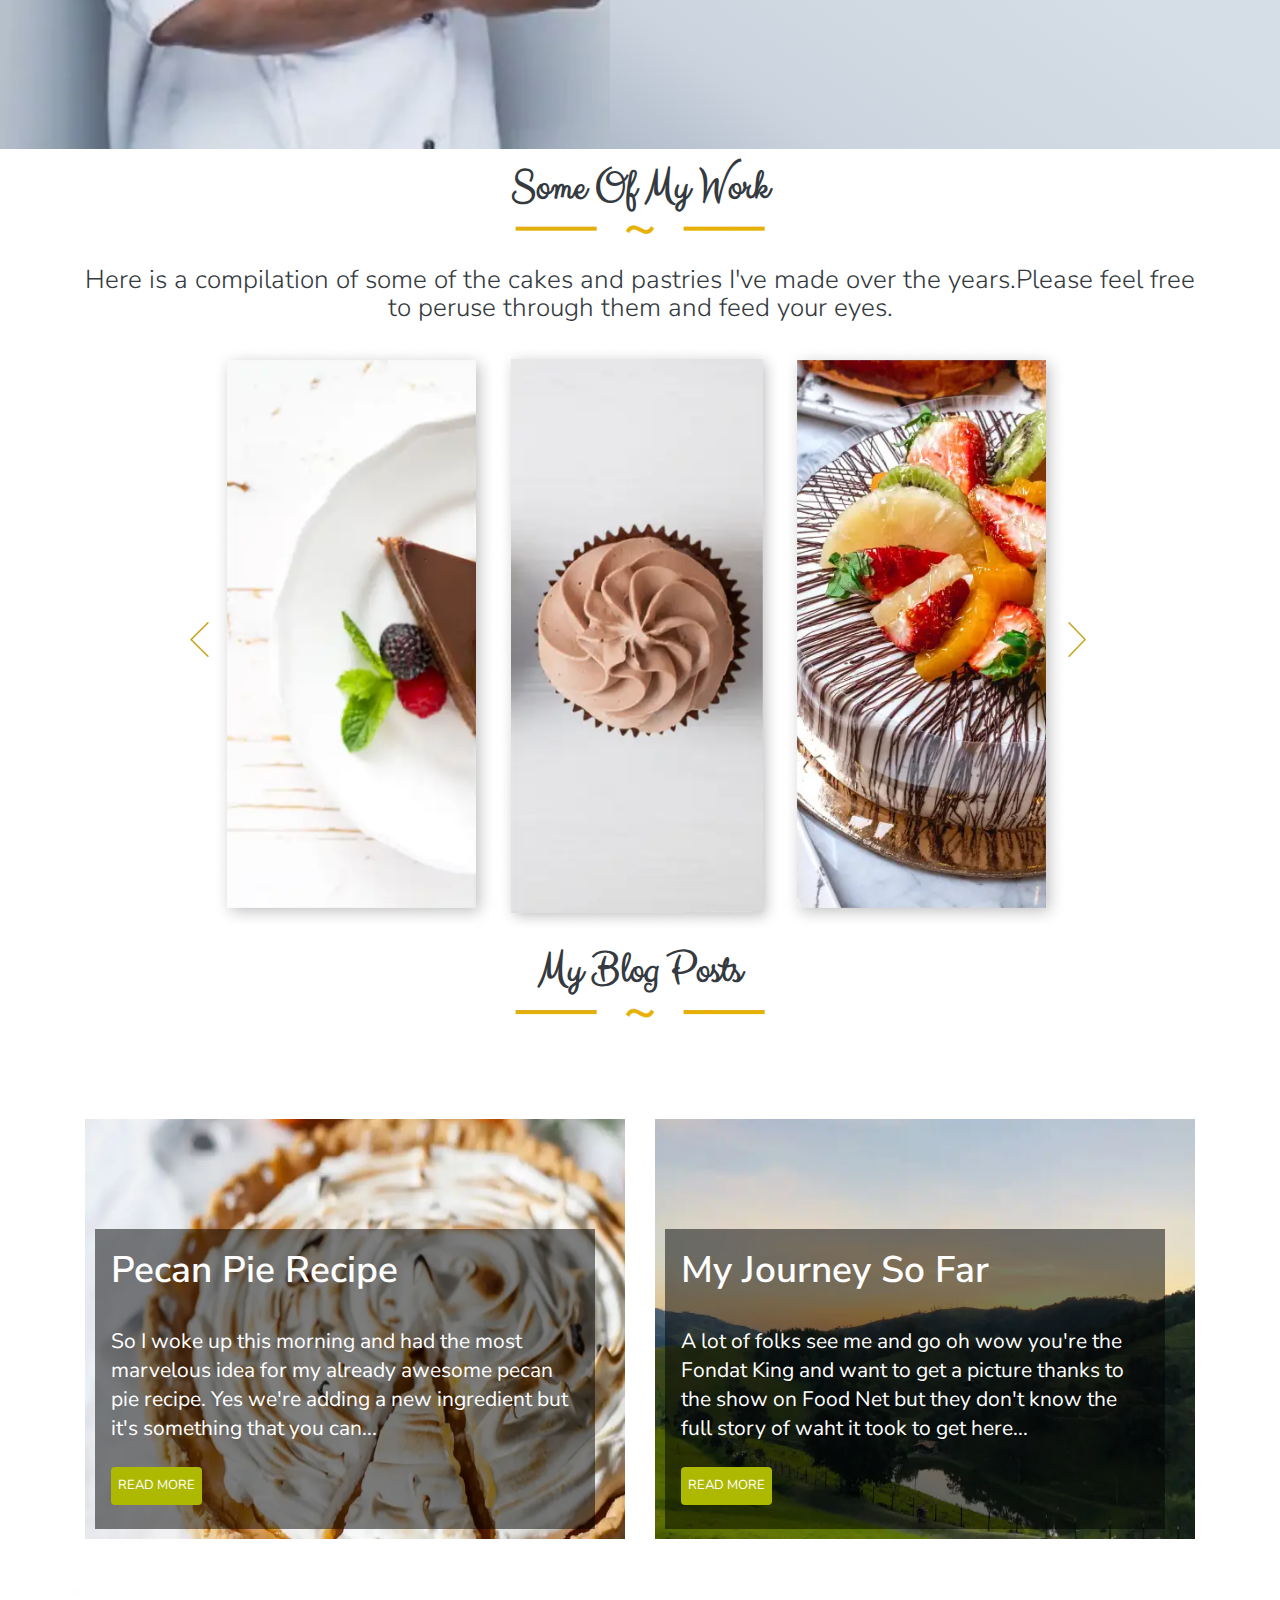
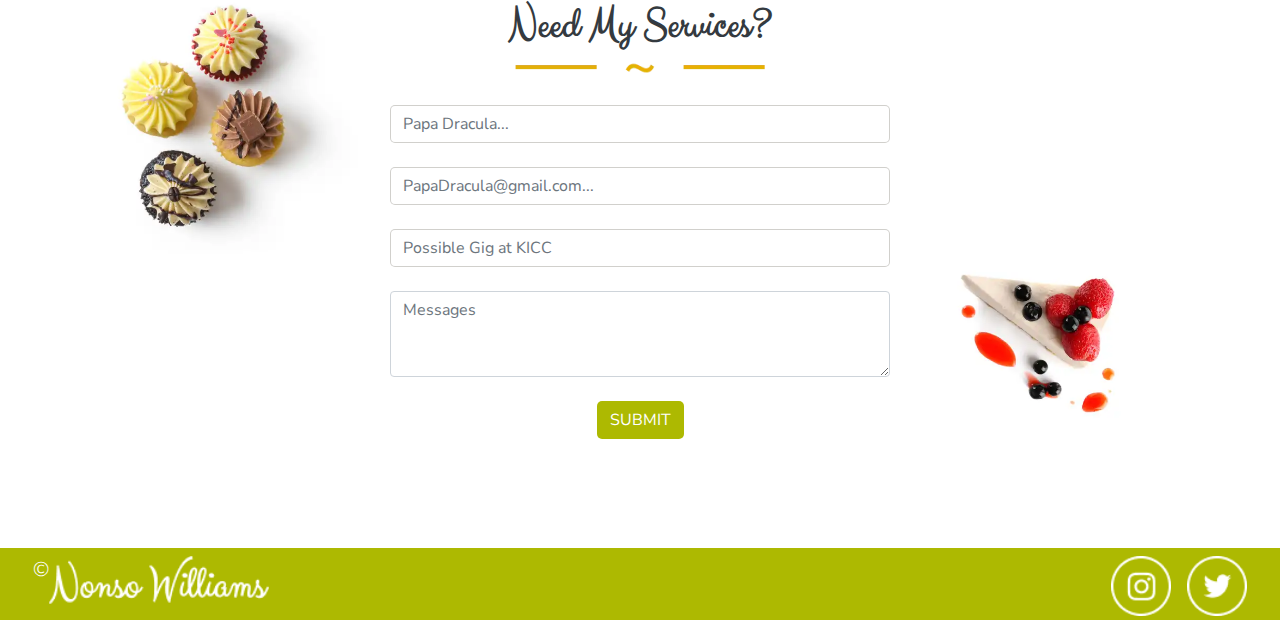
==== commit 60bb7a6b: "Added webp images" ====
--- a/index.html
+++ b/index.html
@@ -6,6 +6,7 @@
     <title>Bakery Home</title>
     <!-- Bootstrap CSS -->
     <link rel="stylesheet" href="https://stackpath.bootstrapcdn.com/bootstrap/4.3.1/css/bootstrap.min.css" integrity="sha384-ggOyR0iXCbMQv3Xipma34MD+dH/1fQ784/j6cY/iJTQUOhcWr7x9JvoRxT2MZw1T" crossorigin="anonymous">
+    <link rel="stylesheet" href="./bootstrap/css/bootstrap.min.css" />
     <!-- Page css -->
     <link rel="stylesheet" href="./css/blog.css">
     <link rel="stylesheet" href="./css/home.css">
@@ -16,13 +17,13 @@
         <div class="container-fluid">
             <nav class="navbar navbar-expand-md navbar-light bg-light nav-bg">
                 <a href="#" class="navbar-brand pl-lg-5">
-                    <img src="./images/NW.png" alt="logo" class="img-fluid">
+                    <img src="./compressed_images/NW.webp" alt="logo" class="img-fluid">
                 </a>
                 <button class="navbar-toggler" type="button" data-toggle="collapse" data-target="#collapsibleNavbar"
                 aria-controls="collapsibleNavbar"
                 aria-expanded="false"
                 aria-label="Toggle Navigation">
-                <!-- <img src="./img/signup/hamburger-menu-38.png" alt="hamburger-menu" class="img-fluid">    -->
+                <!-- <img src="./img/signup/hamburger-menu-38.webp" alt="hamburger-menu" class="img-fluid">    -->
                 <span class="navbar-toggler-icon"></span>
             </button>
 
@@ -53,22 +54,22 @@
     <!-- Landing-image -->
     <section>
         <div class="landing">
-            <img src="./images/home-background-mobile.png" alt="landing-image" class="img-fluid landing-image smaller">
-            <img src="./images/home-background.png" alt="landing-image" class="img-fluid landing-image larger">
+            <img src="./compressed_images/home-background-mobile.webp" alt="landing-image" class="img-fluid landing-image smaller">
+            <img src="./compressed_images/home-background.webp" alt="landing-image" class="img-fluid landing-image larger">
             <div class="landing-inner">
                 <div class="row logo col-12 justify-content-center">
                     Nonso Williams
                 </div>
                 <div class="row col-12 justify-content-center">
-                    <img src="./images/decorator.png" alt="landing-image" class="img-fluid landing-decorator"></div>
+                    <img src="./compressed_images/decorator.webp" alt="landing-image" class="img-fluid landing-decorator"></div>
                 <div class="row blog  col-12 justify-content-center">private cake chef</div>
                 <div class="row col-12 justify-content-center">
-                <img src="./images/instagram.png" alt="landing-image" class="img-fluid landing-icon mr-3">
-                <img src="./images/twitter.png" alt="landing-image" class="img-fluid landing-icon">
+                <img src="./compressed_images/instagram.webp" alt="landing-image" class="img-fluid landing-icon mr-3">
+                <img src="./compressed_images/twitter.webp" alt="landing-image" class="img-fluid landing-icon">
                 </div>
             </div>
             <div class="">
-                <img src="./images/eclipse.png" alt="eclipse" class="img-fluid eclipse">
+                <img src="./compressed_images/eclipse.webp" alt="eclipse" class="img-fluid eclipse">
             </div>
         </div>
     </section>
@@ -79,7 +80,7 @@
             <div class="row">
             <div class="chef row col-12 col-md-6 justify-content-center mb-3">
                 <div class="chef-image">
-                    <img src="./images/chef-smaller-screens.png" alt="chef" class="img-fluid">
+                    <img src="./compressed_images/chef-smaller-screens.webp" alt="chef" class="img-fluid">
                 </div>
             </div>
             <div class="chef-about col-md-6 my-auto text-center">
@@ -95,26 +96,26 @@
         <div class="container work text-dark">
             <div class="pt-4 text-center">
                 <div class="work-header font-weight-bold">some of my work</div>
-                <img src="./images/decorator.png" alt="landing-image" class="img-fluid landing-decorator">
+                <img src="./compressed_images/decorator.webp" alt="landing-image" class="img-fluid landing-decorator">
             </div>
             <div class="text-center">
                 Here is a compilation of some of the cakes and pastries I've made over the years.Please feel free to peruse through them and feed your eyes.
             </div>
             <div class="work-display mt-4 row justify-content-center">
                 <div class="my-auto ml-1 mr-1">
-                    <img src="./images/chevron-left.png" alt="work" class="img-fluid icon-left">
+                    <img src="./compressed_images/chevron-left.webp" alt="work" class="img-fluid icon-left">
                 </div>
                 <div class="col-5 col-sm-3 image">
-                    <img src="./images/work-1.png" alt="work" class="img-fluid work-1">
+                    <img src="./compressed_images/work-1.webp" alt="work" class="img-fluid work-1">
                 </div>
                 <div class="col-5 col-sm-3 image">
-                    <img src="./images/work-2.png" alt="work" class="img-fluid work-1">
+                    <img src="./compressed_images/work-2.webp" alt="work" class="img-fluid work-1">
                 </div>
                 <div class="col-5 col-sm-3 image">
-                    <img src="./images/work-3.png" alt="work" class="img-fluid work-1">
+                    <img src="./compressed_images/work-3.webp" alt="work" class="img-fluid work-1">
                 </div>
                 <div class="my-auto mr-2">
-                    <img src="./images/chevron-right.png" alt="work" class="img-fluid icon-left">
+                    <img src="./compressed_images/chevron-right.webp" alt="work" class="img-fluid icon-left">
                 </div>
             </div>
         </div>
@@ -125,12 +126,12 @@
         <div class="container homepage-blog text-dark">
             <div class="pt-4 text-center">
                 <div class="work-header font-weight-bold">my blog posts</div>
-                <img src="./images/decorator.png" alt="landing-image" class="img-fluid landing-decorator">
+                <img src="./compressed_images/decorator.webp" alt="landing-image" class="img-fluid landing-decorator">
             </div>
             <div class="recipes mt-4 text-white">
                 <div class="row">
                     <div class="recipe-1 col-md-6 mb-5" id="pecan-container">
-                        <img src="./images/cake.png" alt="cake" class="img-fluid bg-image">
+                        <img src="./compressed_images/cake.webp" alt="cake" class="img-fluid bg-image">
                         <div class="image-inner">
                             <div class="heading p-2 p-xl-3" id="heading">Pecan Pie Recipe</div>
                             <div class="content pl-2 p-xl-3" id="pecan">So I woke up this morning and had the most marvelous idea for my already awesome pecan pie recipe. Yes we're adding a new ingredient but it's something that you can...</div>
@@ -139,7 +140,7 @@
                         </div>
                     </div>
                     <div class="recipe-1 col-md-6 mb-5" id="journey-container">
-                        <img src="./images/journey.png" alt="cake" class="img-fluid bg-image">
+                        <img src="./compressed_images/journey.webp" alt="cake" class="img-fluid bg-image">
                         <div class="image-inner" id="image-inner">
                             <div class="heading p-2 p-xl-3" id="heading">My Journey So Far</div>
                             <div class="content pl-2 p-xl-3" id="journey">A lot of folks see me and go oh wow you're the Fondat King and want to get a picture thanks to the show on Food Net but they don't know the full story of waht it took to get here...</div>
@@ -155,26 +156,26 @@
     <section>
         <div class="section-contact container">
         <div class="cupcakes">
-            <img src="./images/contact-cake.png" alt="contact-cupcakes" class="img-fluid">
+            <img src="./compressed_images/contact-cake.webp" alt="contact-cupcakes" class="img-fluid">
         </div>
         <div class="container contact text-dark mb-4">
             <div class="pt-4 text-center">
                 <div class="work-header font-weight-bold">need my services?</div>
-                <img src="./images/decorator.png" alt="landing-image" class="img-fluid landing-decorator">
+                <img src="./compressed_images/decorator.webp" alt="landing-image" class="img-fluid landing-decorator">
             </div>
             <div class="form">
-                <form>
-                    <div class="form-group row justify-content-center mb-4">
-                      <input type="text" class="form-control" id="exampleInputPassword1" placeholder="Papa Dracula...">
-                    </div>
-                    <div class="form-group row justify-content-center mb-4">
-                        <input type="email" class="form-control" id="exampleInputEmail1" aria-describedby="emailHelp" placeholder="PapaDracula@gmail.com...">
-                    </div>
-                    <div class="form-group row justify-content-center mb-4">
-                        <input type="text" class="form-control" id="exampleInputPassword1" placeholder="Possible Gig at KICC">
-                    </div>
-                    <div class="form-group row justify-content-center mb-4">
-                        <textarea class="form-control" id="exampleFormControlTextarea1" placeholder="Messages" rows="3"></textarea>
+                <form action="https://formspree.io/mknqyjyr" method="post">
+                    <div class="form-group row justify-content-center mb-4">
+                      <input type="text" name="customer_name" class="form-control" id="exampleInputPassword1" placeholder="Papa Dracula...">
+                    </div>
+                    <div class="form-group row justify-content-center mb-4">
+                        <input type="email" name="customer_email" class="form-control" id="exampleInputEmail1" aria-describedby="emailHelp" placeholder="PapaDracula@gmail.com...">
+                    </div>
+                    <div class="form-group row justify-content-center mb-4">
+                        <input type="text" name="message_title" class="form-control" id="exampleInputPassword1" placeholder="Possible Gig at KICC">
+                    </div>
+                    <div class="form-group row justify-content-center mb-4">
+                        <textarea class="form-control" name="customer_message" id="exampleFormControlTextarea1" placeholder="Messages" rows="3"></textarea>
                     </div>
                     <div class="row justify-content-center">
                         <button type="submit" class="btn text-white">Submit</button>
@@ -183,7 +184,7 @@
             </div>
         </div>
         <div class="cake">
-            <img src="./images/contact-cupcakes.png" alt="contact-cupcakes" class="img-fluid">
+            <img src="./compressed_images/contact-cupcakes.webp" alt="contact-cupcakes" class="img-fluid">
         </div>
         </div>
     </section>
@@ -194,11 +195,11 @@
         <div class="row">
         <div class="footer-logo col-12 col-sm-6 d-flex justify-content-center mt-3 mt-md-2 mb-3 mb-md-1 pl-md-5">
             &copy;
-            <img src="./images/Nonso Williams.png" alt="Nonso" class="img-fluid Nonso">
+            <img src="./compressed_images/Nonso Williams.webp" alt="Nonso" class="img-fluid Nonso">
         </div>
         <div class="footer-logo-2 col-12 col-sm-6 d-flex justify-content-center mt-sm-4 mt-md-2 mb-3 mb-md-1 pr-md-5">
-            <img src="./images/instagram-footer.png" alt="instagram" class="img-fluid landing-icon mr-3">
-            <img src="./images/twitter-footer.png" alt="twitter" class="img-fluid landing-icon">
+            <img src="./compressed_images/instagram-footer.webp" alt="instagram" class="img-fluid landing-icon mr-3">
+            <img src="./compressed_images/twitter-footer.webp" alt="twitter" class="img-fluid landing-icon">
         </div>
         </div>
         </div>
@@ -206,11 +207,11 @@
 
 
 <!-- Script start -->
-<script src="http://ajax.googleapis.com/ajax/libs/jquery/3.3.1/jquery.min.js"></script>
+<script src="https://ajax.googleapis.com/ajax/libs/jquery/3.3.1/jquery.min.js"></script>
 <script src="https://code.jquery.com/jquery-3.3.1.slim.min.js" integrity="sha384-q8i/X+965DzO0rT7abK41JStQIAqVgRVzpbzo5smXKp4YfRvH+8abtTE1Pi6jizo" crossorigin="anonymous"></script>
 <script src="https://cdnjs.cloudflare.com/ajax/libs/popper.js/1.14.7/umd/popper.min.js" integrity="sha384-UO2eT0CpHqdSJQ6hJty5KVphtPhzWj9WO1clHTMGa3JDZwrnQq4sF86dIHNDz0W1" crossorigin="anonymous"></script>
 <script src="https://stackpath.bootstrapcdn.com/bootstrap/4.3.1/js/bootstrap.min.js" integrity="sha384-JjSmVgyd0p3pXB1rRibZUAYoIIy6OrQ6VrjIEaFf/nJGzIxFDsf4x0xIM+B07jRM" crossorigin="anonymous"></script>
-<script src="./js/nav.js"></script>
+<script src="./bootstrap/js/bootstrap.min.js"></script>
 <script src="./js/nav.js"></script>
 <!-- Script end -->
 </body>
